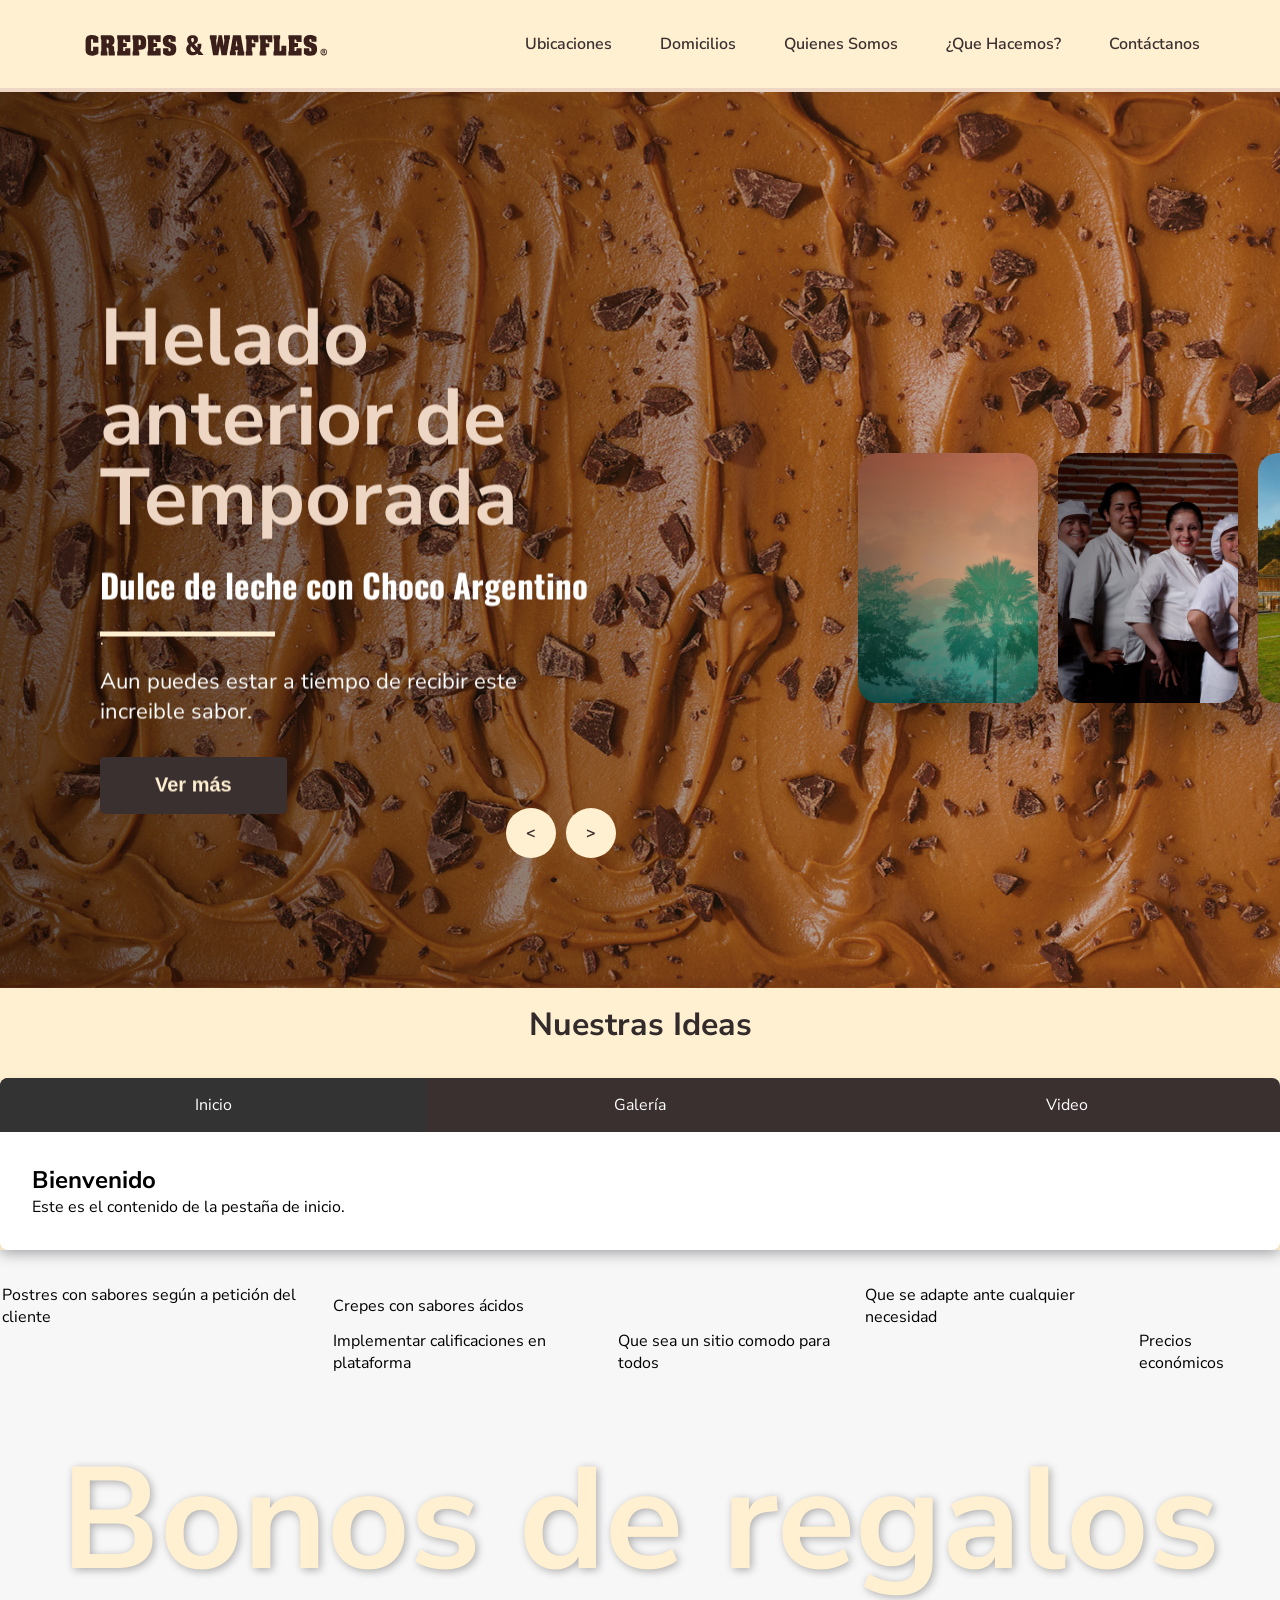
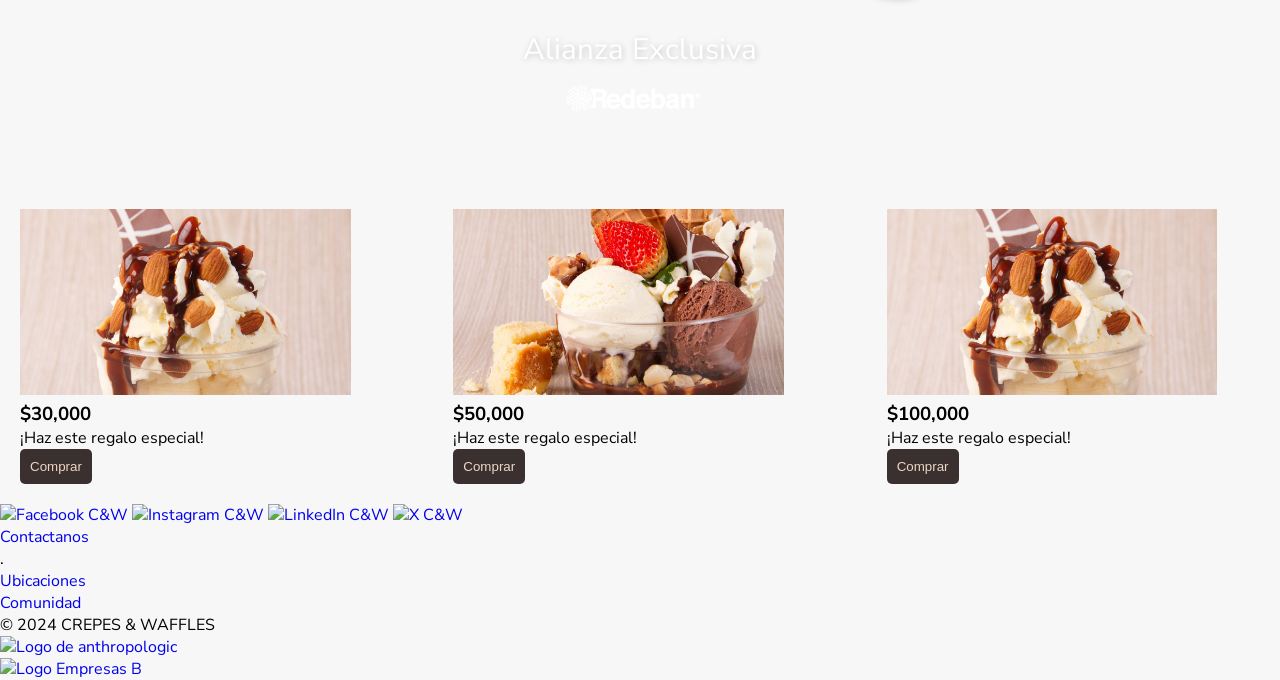
==== target/CREPS_WAFLLES/index.html @ 56df240e "first commit" ====
<!DOCTYPE html>
<html lang="es">
<head>
    <meta charset="UTF-8">
    <meta name="viewport" content="width=device-width, initial-scale=1.0">
    <title>Creps & Waffles</title>
    <!-- CSS -->
  <link rel="stylesheet" href="./css/main.css">
  <link rel="stylesheet" href="./css/waffle_section.css">
  <link rel="stylesheet" href="./css/footer.css"> 
  <link rel="stylesheet" href="https://cdnjs.cloudflare.com/ajax/libs/font-awesome/6.0.0-beta3/css/all.min.css">
    <link rel="stylesheet" href="CSS/INDEX_MENU.CSS">
    <link rel="preconnect" href="https://fonts.googleapis.com">
    <link rel="preconnect" href="https://fonts.gstatic.com" crossorigin>
    <link href="https://fonts.googleapis.com/css2?family=Nunito+Sans:ital,opsz,wght@0,6..12,200..1000;1,6..12,200..1000&display=swap" rel="stylesheet"> 
    <link href="https://fonts.googleapis.com/css2?family=Oswald:wght@200..700&display=swap" rel="stylesheet">
    <link rel="stylesheet" href="CSS/INDEX_SLIDER.CSS">
    <link rel="shortcut icon" href="/IMG/IMGS_HEADER/01_C&W_Logo_Moneda_Ag_2020.png" type="image/x-icon">
    <link rel="stylesheet" href="CSS/INDEX_TAB.CSS">
    <link rel="shortcut icon" href="/sites/default/files/favicon.ico" type="image/vnd.microsoft.icon">
    <link rel="stylesheet" href="CSS/INDEX_MAIN.css">
</head>
<body>
    <header class="header">
        <nav class="nav container">
           <div class="nav__data">
              <a href="#" class="nav__logo">
                <img src="IMG/IMGS_HEADER/logo.svg" alt="logo_empresa" width="250">
              </a>
              
              <div class="nav__toggle" id="nav-toggle">
                 <i class="ri-menu-line nav__burger"></i>
                 <i class="ri-close-line nav__close"></i>
              </div>
           </div>

           <!--=============== NAV MENU ===============-->
           <div class="nav__menu" id="nav-menu">
              <ul class="nav__list">
                 <li><a href="#" class="nav__link">Ubicaciones</a></li>

                 <li><a href="#" class="nav__link">Domicilios</a></li>

                 <li><a href="#" class="nav__link">Quienes Somos</a></li>

                 <li><a href="#" class="nav__link">¿Que Hacemos?</a></li>
                
                 <li><a href="#" class="nav__link">Contáctanos</a></li>
              </ul>
           </div>
        </nav>

        <div class="carousel">

            <div class="list">
    
    
                <div class="item" style="background-image: url(IMG/IMGS_HEADER/SINTEXTO\ Banner\ Antrho_0.jpg);">
                    
                    <div class="content">
                        <div class="title">Empresa B® Certificada</div>
                        <div class="name">Redefiniendo el significado del éxito</div>
                        <div class="separador">.</div>
                        <div class="des">Trabajamos por construir el futuro que soñamos.</div>
                        <div class="btn">
                            <button>Ver más</button>
                        </div>
                    </div>
    
                </div>
    
                <div class="item" style="background-image: url(IMG/IMGS_HEADER/BannerAnthro_1920x1080px-100\(1\).jpg);">
    
                    <div class="content">
                        <div class="title">Helado anterior de Temporada</div>
                        <div class="name">Dulce de leche con Choco Argentino</div>
                        <div class="separador">.</div>
                        <div class="des">Aun puedes estar a tiempo de recibir este increible sabor.</div>
                        <div class="btn">
                            <button>Ver más</button>
                        </div>
                    </div>
    
                </div>
    
                <div class="item" style="background-image: url(IMG/IMGS_HEADER/Banner-Antrho_Sintexto\ \(1\).jpg);">
                    
                    <div class="content">
                        <div class="title">SEMBRANDO ESPERANZA</div>
                        <div class="name">Un Arbol, Un menú</div>
                        <div class="separador">.</div>
                        <div class="des">102.302 árboles en el Bosque Seco Tropical de Colombia </div>
                        <div class="btn">
                            <button>Ver más</button>
                        </div>
                    </div>
    
                </div>
    
                <div class="item" style="background-image: url(IMG/IMGS_HEADER/bannertrabjanosotros.jpg);">
                    
                    <div class="content">
                        <div class="title">¡Trabaja con nosotros!</div>
                        <div class="name">Haz parte de nuestro equipo</div>
                        <div class="separador">.</div>
                        <div class="des">Aplica a las vacantes de nuestros puntos en Bogotá.</div>
                        <div class="btn">
                            <button>Ver más</button>
                        </div>
                    </div>
    
                </div>
    
                <div class="item" style="background-image: url(IMG/IMGS_HEADER/thumbnail_Banner_Antrho_La\ Leona_libre_0.jpg);">
                    
                    <div class="content">
                        <div class="title">La leona</div>
                        <div class="name">INSTITUCIÓN EDUCATIVA</div>
                        <div class="separador">.</div>
                        <div class="des">Somos la primera empresa de restaurantes en diseñar y construir un colegio público en Colombia</div>
                        <div class="btn">
                            <button>Ver más</button>
                        </div>
                    </div>
    
                </div>
    
                
                <div class="item" style="background-image: url(IMG/IMGS_HEADER/BannerAnthro_1920x1080px-100.jpg);">
                    
                    <div class="content">
                        <div class="title">Helado de Navidad</div>
                        <div class="name">Helado de Temporada</div>
                        <div class="separador">.</div>
                        <div class="des">Helado de vainilla, cerezas negras, almendras y especias con sabor a Navidad.</div>
                        <div class="btn">
                            <button>Ver más</button>
                        </div>
                    </div>
    
                </div>
    
            </div>
    
            <!--next prev button-->
            <div class="arrows">
                <button class="prev"><</button>
                <button class="next">></button>
            </div>
    
    
            <!-- time running -->
            <div class="timeRunning"></div>
    
        </div>

        <section class="ideas-section">
            <h1 class="ideas-title">Nuestras Ideas</h1>
            <i class="ri-arrow-down-s-line arrow-icon"></i>
         </section>

         <div class="tabs-container">
            <!-- Navegación de Tabs -->
            <ul class="tabs-nav">
              <li class="tab-link active" data-tab="tab-1">Inicio</li>
              <li class="tab-link" data-tab="tab-2">Galería</li>
              <li class="tab-link" data-tab="tab-3">Video</li>
            </ul>
        
            <!-- Contenido de Tabs -->
            <div id="tab-1" class="tab-content active">
              <h2>Bienvenido</h2>
              <p>Este es el contenido de la pestaña de inicio.</p>
            </div>
        
            <div id="tab-2" class="tab-content">
              <h2>Galería</h2>
              <p>Aquí puedes ver imágenes y más contenido.</p>
            </div>
        
            <div id="tab-3" class="tab-content">
              <h2>Video</h2>
              <!-- Video -->
              <div class="video-container">
                <video controls>
                  <source src="VIDEO/VIDEO_HEADER/Crepes & Waffles.mp4" type="video/mp4">
                  Tu navegador no soporta el elemento de video.
                </video>
              </div>
            </div>
          </div>
     </header>

    <main class="main">
        <!-- Waffle section -->
        <div class="waffle-section-container">
          <div class="waffle-section">
            <div class="table-waffle">
              <table>
                <tr>
                  <td>
                    <div>
                      <span>Postres con sabores según a petición del cliente</span>
                    </div>
                  </td>
                  <td>
                    <div>
                      <span>Crepes con sabores ácidos</span>
                    </div>
                  </td>
                  <td>
                    <!-- <div>
                      <span>ITEM</span>
                    </div> -->
                  </td>
                  <td>
                    <div>
                      <span>Que se adapte ante cualquier necesidad</span>
                    </div>
                  </td>
                  <td>
                    <!-- <div>
                      <span>ITEM</span>
                    </div> -->
                  </td>
                </tr>
                <tr>
                  <td>
                    <!-- <div>
                      <span>ITEM</span>
                    </div> -->
                  </td>
                  <td>
                    <div>
                      <span>Implementar calificaciones en plataforma</span>
                    </div>
                  </td>
                  <td>
                    <div>
                      <span>Que sea un sitio comodo para todos</span>
                    </div>
                  </td>
                  <td>
                    <!-- <div>
                      <span>ITEM</span>
                    </div> -->
                  </td>
                  <td>
                    <div>
                      <span>Precios económicos</span>
                    </div>
                  </td>
                </tr>
              </table>
            </div>
          </div>
        </div>
        <!-- End Waffle section -->

        <main>
          <section id="bonos-regalo" class="bonos-regalo-section">
              <div class="bonos-content">
                  <h1>Bonos de regalos</h1>
                  <p class="alianza-text">Alianza Exclusiva</p>
                  <img class="redeban-logo" src="IMG/IMGS_MAIN/Captura_de_pantalla_2024-11-18_142052-removebg-preview.png" alt="Redeban Logo" >
              </div>
          </section>
  
      <section class="cards-container">
          <!-- Tarjeta 1 -->
          <div class="card" id="card1">
              <div class="circle-image">
                  <img src="IMG/IMGS_MAIN/heladom3.jpeg" alt="Helado" width="50px">
              </div>
              <h3>$30,000</h3>
              <p>¡Haz este regalo especial!</p>
              <button class="comprar" onclick="showCustomizationScreen(1)">Comprar</button>
          </div>
          <!-- Tarjeta 2 -->
          <div class="card" id="card2">
              <div class="circle-image">
                  <img src="IMG/IMGS_MAIN/heladom2.jpeg" alt="Helado">
              </div>
              <h3>$50,000</h3>
              <p>¡Haz este regalo especial!</p>
              <button class="comprar" onclick="showCustomizationScreen(2)">Comprar</button>
          </div>
          <!-- Tarjeta 3 -->
          <div class="card" id="card3">
              <div class="circle-image">
                  <img src="IMG/IMGS_MAIN/heladom3.jpeg" alt="Helado">
              </div>
              <h3>$100,000</h3>
              <p>¡Haz este regalo especial!</p>
              <button class="comprar" onclick="showCustomizationScreen(3)">Comprar</button>
          </div>
      </section>
      
      <!-- Pantalla de Selección de Frutas -->
        <!-- Pantalla de Selección de Frutas -->
    <section id="fruit-selection-screen" style="display: none;">
      <div class="card-large">
          <h2>Personaliza tu tarjeta</h2>
          <div class="customization-container">
              <!-- Opciones de frutas a la izquierda -->
              <div class="fruits-grid">
                  <img class="fruit" data-fruit="mango" src="IMG/IMGS_MAIN/mango.jpg" alt="mango">
                  <img class="fruit" data-fruit="fresa" src="IMG/IMGS_MAIN/fresas.jpg" alt="Fresa">
                  <img class="fruit" data-fruit="uva" src="IMG/IMGS_MAIN/uva.jpeg" alt="Uva">
                  <img class="fruit" data-fruit="pera" src="IMG/IMGS_MAIN/pera.jpeg" alt="Pera">
                  <img class="fruit" data-fruit="kiwi" src="IMG/IMGS_MAIN/kiwi.jpeg" alt="kiwi">
                  <img class="fruit" data-fruit="manzana" src="IMG/IMGS_MAIN/manzna.jpeg" alt="manzana">
              </div>
              <!-- Vista previa a la derecha -->
              <div class="card-preview">
                  <h3>Vista previa de tu tarjeta</h3>
                  <img id="card-background" src="IMG/IMGS_MAIN/imagen previa.png" alt="Tarjeta personalizada">
              </div>
          </div>
          <!-- Formulario debajo de ambas -->
          <div class="card-preview">
              <h3><i class="fas fa-gift"></i> Completa los detalles de tu compra</h3>
              <form id="purchaseDetails">
                  <div class="form-group">
                      <label for="from"><i class="fas fa-user"></i> De:</label>
                      <input type="text" id="from" placeholder="Tu nombre" required>
                  </div>
                  <div class="form-group">
                      <label for="to"><i class="fas fa-user-friends"></i> Para:</label>
                      <input type="text" id="to" placeholder="Nombre del destinatario" required>
                  </div>
                  <div class="form-group">
                      <label for="email"><i class="fas fa-envelope"></i> Email:</label>
                      <input type="email" id="email" placeholder="Correo electrónico del destinatario" required>
                  </div>
                  <div class="form-group">
                      <label for="message"><i class="fas fa-comment"></i> Mensaje:</label>
                      <textarea id="message" placeholder="Escribe tu mensaje" required></textarea>
                  </div>
                  <button type="submit" id="purchaseButton" class="update-button"><i class="fas fa-check-circle"></i> Finalizar Compra</button>
              </form>
          </div>
      </div>
      <button id="more-options" onclick="showCustomizationScreen()">Más opciones</button>
      <p id="successMessage" style="display:none;">¡Has generado tu compra exitosamente!</p>
  </section>
      </main>
         <!-- Footer section -->
  <footer class="footer-section">
    <!-- Redes sociales -->
    <div class="red-social-box">
      <a class="img-box" href="https://www.facebook.com/CrepesyWafflesOficial" target="_blank">
        <img src="./img/IMGS_FOOTER/Facebook C&W.svg" alt="Facebook C&W">
      </a>
      <a class="img-box" href="https://www.instagram.com/crepesywaffles/?hl=es-la" target="_blank">
        <img src="./img/IMGS_FOOTER//Instatgram C&W.svg" alt="Instagram C&W">
      </a>
      <a class="img-box" href="https://www.linkedin.com/company/crepes-y-waffles" target="_blank">
        <img src="./img/IMGS_FOOTER//LinkedIn C&W.svg" alt="LinkedIn C&W">
      </a>
      <a class="img-box" href="https://x.com/CrepesWafflesCo" target="_blank">
        <img src="./img/IMGS_FOOTER//X C&W.svg" alt="X C&W">
      </a>
    </div>
    <!-- End Redes sociales -->

    <!-- Links -->
    <div class="links-box">
      <ul>
        <li><a href="#" target="_blank">Contactanos</a></li> 
        .
        <li><a href="https://domicilios.crepesywaffles.com/ubicaciones/" target="_blank">Ubicaciones</a></li>
        <li><a href="#" target="_blank">Comunidad</a></li>
      </ul>
    </div>
    <!-- End Links -->

    <!-- Marca y otros -->
    <div class="trend-box">
      <ul>
        <li>&copy; 2024 CREPES & WAFFLES</li>
        <li>
          <a href="www.anthropologic.co" target="_blank">
            <img src="./img/IMGS_FOOTER//Logo_anthropologic.png" alt="Logo de anthropologic">
          </a>
        </li>
      </ul>
    </div>
    <!-- End Marca y otros -->

    <!-- Empresas B -->
    <div class="b-logo-box">
      <a class="img-box" href="https://www.sistemab.org/" target="_blank">
        <img src="./img/IMGS_FOOTER/Logo_Empresas_B.png" alt="Logo Empresas B">
      </a>
    </div>
    <!-- End Empresas B -->
    </footer>
    <script src="JS/Header.js"></script>
    <script src="JS/intracciones.js"></script>
</body>
</html>
---- target/CREPS_WAFLLES/CSS/INDEX_MENU.CSS ----
/*=============== GOOGLE FONTS ===============*/
@import url("https://fonts.googleapis.com/css2?family=Montserrat:wght@400;600&display=swap");

/*=============== VARIABLES CSS ===============*/
:root {
  --header-height: 3.5rem;

  /*========== Colors ==========*/
  /*Color mode HSL(hue, saturation, lightness)*/
  --black-color: #FFF0D1;
  --black-color-light: #eed6c4;
  --black-color-lighten: #eed6c4;
  --white-color: #3B3030;
  --body-color: hsl(220, 100%, 97%);

  /*========== Font and typography ==========*/
  /*.5rem = 8px | 1rem = 16px ...*/
  --body-font: "Nunito Sans", sans-serif;;
  --normal-font-size: .938rem;

  /*========== Font weight ==========*/
  --font-regular: 400;
  --font-semi-bold: 600;

  /*========== z index ==========*/
  --z-tooltip: 10;
  --z-fixed: 100;
}

/*========== Responsive typography ==========*/
@media screen and (min-width: 1024px) {
  :root {
    --normal-font-size: 1rem;
  }
}

/*=============== BASE ===============*/
* {
  box-sizing: border-box;
  padding: 0;
  margin: 0;
}

body {
  font-family: var(--body-font);
  font-size: var(--normal-font-size);
  background-color: var(--body-color);
}

ul {
  list-style: none;
  /* Color highlighting when pressed on mobile devices */
  /*-webkit-tap-highlight-color: transparent;*/
}

a {
  text-decoration: none;
}

/*=============== REUSABLE CSS CLASSES ===============*/
.container {
  max-width: 1120px;
  margin-inline: 1.5rem;
}

/*=============== HEADER ===============*/
.header {
  top: 0;
  left: 0;
  width: 100%;
  background-color: var(--black-color);
  box-shadow: 0 2px 16px hsla(220, 32%, 8%, .3);
  position: relative; /* Alternativa a fixed */
  top: 0;
   z-index: 1000;
  }
  
  
/*=============== NAV ===============*/
.nav {
  height: var(--header-height);
}

.nav__logo, 
.nav__burger, 
.nav__close {
  color: var(--white-color);
}

.nav__data {
  height: 100%;
  display: flex;
  justify-content: space-between;
  align-items: center;
}

.nav__logo {
  display: inline-flex;
  align-items: center;
  column-gap: .25rem;
  font-weight: var(--font-semi-bold);
  /* Color highlighting when pressed on mobile devices */
  /*-webkit-tap-highlight-color: transparent;*/
}

.nav__logo i {
  font-weight: initial;
  font-size: 1.25rem;
}

.nav__toggle {
  position: relative;
  width: 32px;
  height: 32px;
}

.nav__burger, 
.nav__close {
  position: absolute;
  width: max-content;
  height: max-content;
  inset: 0;
  margin: auto;
  font-size: 1.25rem;
  cursor: pointer;
  transition: opacity .1s, transform .4s;
}

.nav__close {
  opacity: 0;
}

/* Navigation for mobile devices */
@media screen and (max-width: 1118px) {
  .nav__menu {
    position: absolute;
    left: 0;
    top: 2.5rem;
    width: 100%;
    height: calc(100vh - 3.5rem);
    overflow: auto;
    pointer-events: none;
    opacity: 0;
    transition: top .4s, opacity .3s;
  }
  .nav__menu::-webkit-scrollbar {
    width: 0;
  }
  .nav__list {
    background-color: var(--black-color);
    padding-top: 1rem;
  }
}

.nav__link {
  color: var(--white-color);
  background-color: var(--black-color);
  font-weight: var(--font-semi-bold);
  padding: 1.25rem 1.5rem;
  display: flex;
  justify-content: space-between;
  align-items: center;
  transition: background-color .3s;
}

.nav__link:hover {
  background-color: var(--black-color-light);
}

/* Show menu */
.show-menu {
  opacity: 1;
  top: 3.5rem;
  pointer-events: initial;
}

/* Show icon */
.show-icon .nav__burger {
  opacity: 0;
  transform: rotate(90deg);
}
.show-icon .nav__close {
  opacity: 1;
  transform: rotate(90deg);
}

/*=============== DROPDOWN ===============*/
.dropdown__item {
  cursor: pointer;
}

.dropdown__arrow {
  font-size: 1.25rem;
  font-weight: initial;
  transition: transform .4s;
}

.dropdown__link, 
.dropdown__sublink {
  padding: 1.25rem 1.25rem 1.25rem 2.5rem;
  color: var(--white-color);
  background-color: var(--black-color-light);
  display: flex;
  align-items: center;
  column-gap: .5rem;
  font-weight: var(--font-semi-bold);
  transition: background-color .3s;
}

.dropdown__link i, 
.dropdown__sublink i {
  font-size: 1.25rem;
  font-weight: initial;
}

.dropdown__link:hover, 
.dropdown__sublink:hover {
  background-color: var(--black-color);
}

.dropdown__menu, 
.dropdown__submenu {
  max-height: 0;
  overflow: hidden;
  transition: max-height .4s ease-out;
}

/* Show dropdown menu & submenu */
.dropdown__item:hover .dropdown__menu, 
.dropdown__subitem:hover > .dropdown__submenu {
  max-height: 1000px;
  transition: max-height .4s ease-in;
}

/* Rotate dropdown icon */
.dropdown__item:hover .dropdown__arrow {
  transform: rotate(180deg);
}

/*=============== DROPDOWN SUBMENU ===============*/
.dropdown__add {
  margin-left: auto;
}

.dropdown__sublink {
  background-color: var(--black-color-lighten);
}

/*=============== BREAKPOINTS ===============*/
/* For small devices */
@media screen and (max-width: 340px) {
  .container {
    margin-inline: 1rem;
  }

  .nav__link {
    padding-inline: 1rem;
  }
}

/* For large devices */
@media screen and (min-width: 1118px) {
  .container {
    margin-inline: auto;
  }

  .nav {
    height: calc(var(--header-height) + 2rem);
    display: flex;
    justify-content: space-between;
  }
  .nav__toggle {
    display: none;
  }
  .nav__list {
    height: 100%;
    display: flex;
    column-gap: 3rem;
  }
  .nav__link {
    height: 100%;
    padding: 0;
    justify-content: initial;
    column-gap: .25rem;
  }
  .nav__link:hover {
    background-color: transparent;
  }

  .dropdown__item, 
  .dropdown__subitem {
    position: relative;
  }

  .dropdown__menu, 
  .dropdown__submenu {
    max-height: initial;
    overflow: initial;
    position: absolute;
    left: 0;
    top: 6rem;
    opacity: 0;
    pointer-events: none;
    transition: opacity .3s, top .3s;
  }

  .dropdown__link, 
  .dropdown__sublink {
    padding-inline: 1rem 3.5rem;
  }

  .dropdown__subitem .dropdown__link {
    padding-inline: 1rem;
  }

  .dropdown__submenu {
    position: absolute;
    left: 100%;
    top: .5rem;
  }

  /* Show dropdown menu */
  .dropdown__item:hover .dropdown__menu {
    opacity: 1;
    top: 5.5rem;
    pointer-events: initial;
    transition: top .3s;
  }

  /* Show dropdown submenu */
  .dropdown__subitem:hover > .dropdown__submenu {
    opacity: 1;
    top: 0;
    pointer-events: initial;
    transition: top .3s;
  }
}
---- target/CREPS_WAFLLES/CSS/INDEX_SLIDER.CSS ----
@import url("https://fonts.googleapis.com/css2?family=Montserrat:wght@400;600&display=swap");


body {
    position: static; /* Elimina cualquier restricción */
    overflow-y: auto; /* Habilita el scroll vertical */
  }
  
/* carousel */

.carousel{
    width: auto;
    height: 100vh;
    overflow: hidden;
    position: relative;
}

.carousel .list .item{
    width: 180px;
    height: 250px;
    position: absolute;
    top: 60%;
    transform: translateY(-70%);
    left: 70%;
    border-radius: 20px;
    box-shadow: 0 25px 50px rgba(0, 0, 0, 0.3);
    background-position: 50% 50%;
    background-size: cover;
    z-index: 100;
    transition: 1s;
}

.carousel .list .item:nth-child(1),
.carousel .list .item:nth-child(2){
    top: 0;
    left: 0;
    transform: translate(0, 0);
    border-radius: 0;
    width: 100%;
    height: 100%;
}

.carousel .list .item:nth-child(3){
    left: 67%;
}

.carousel .list .item:nth-child(4){
    left: calc(67% + 200px);
}

.carousel .list .item:nth-child(5){
    left: calc(67% + 400px);
}

.carousel .list .item:nth-child(6){
    left: calc(67% + 600px);
}

.carousel .list .item:nth-child(n+7){
    left: calc(67% + 800px);
    opacity: 0;
}





.list .item .content{
    position: absolute;
    top: 52%;
    left: 100px;
    transform: translateY(-50%);
    width: 500px;
    text-align: left;
    color: #fff;
    display: none;
}

.list .item:nth-child(2) .content{
    display: block;
}

.content .title{
    font-size: 80px;
    color: #eed6c4;
    font-weight: bold;
    line-height: 1;
    margin: 30px 0px 30px 0px;
    opacity: 0;
    animation: animate 1s ease-in-out 0.3s 1 forwards;
}

.content .separador{

    width: 35%;
    height: 5px;
    margin: 30px 0px 30px 0px;
    background-color: #FFF0D1;
    line-height: 1;

    opacity: 0;
    animation: animate 1s ease-in-out 0.3s 1 forwards;
}

.content .name{
    font-size: 33px;
    font-weight: bold;
    line-height: 1;
    margin: 30px 0px 30px 0px;
    font-family: "Oswald", system-ui;
    opacity: 0;
    animation: animate 1s ease-in-out 0.6s 1 forwards;
}

.content .des{
    margin-top: 10px;
    margin-bottom: 20px;
    font-size: 22px;
    margin-left: 5px;
    margin: 30px 0px 30px 0px;
    opacity: 0;
    animation: animate 1s ease-in-out 0.9s 1 forwards;
}

.content .btn{
    margin-left: 5px;
    margin: 30px 0px 30px 0px;
    opacity: 0;
    animation: animate 1s ease-in-out 1.2s 1 forwards;
}

.content .btn button{
    padding:17px 55px;
    border: none;
    border-radius: 5%;
    background-color: #3B3030;
    cursor: pointer;
    font-size: 20px;
    color: #FFF0D1;
    font-weight: bold
}

.content .btn button:nth-child(1){
    margin-right: 15px;
}

.content .btn button:nth-child(2){
    background: transparent;
    color: #14ff72cb;
    border: 2px solid #fff;
    transition: 0.3s;
}

.content .btn button:nth-child(2):hover{
    background-color: #eed6c4;
    color: #fff;
    border-color: #eed6c4;
}


@keyframes animate {
    
    from{
        opacity: 0;
        transform: translate(0, 100px);
        filter: blur(33px);
    }

    to{
        opacity: 1;
        transform: translate(0);
        filter: blur(0);
    }
}

/* Carousel */






/* next prev arrows */

.arrows{
    position: absolute;
    top: 80%;
    right: 37%;
    z-index: 100;
    width: 300px;
    max-width: 30%;
    display: flex;
    gap: 10px;
    align-items: center;
}

.arrows button{
    width: 50px;
    height: 50px;
    border-radius: 50%;
    background-color: #FFF0D1;
    color: #3B3030;
    border: none;
    outline: none;
    font-size: 16px;
    font-family: "Nunito Sans", sans-serif;
    font-weight: bold;
    transition: .5s;
    cursor: pointer;
}

.arrows button:hover{
    background: #3B3030;
    color: #eed6c4;
}


/* time running */
.carousel .timeRunning{
    position: absolute;
    z-index: 1000;
    width: 0%;
    height: 4px;
    background-color: #eed6c4;
    left: 0;
    top: 0;
    animation: runningTime 7s linear 1 forwards;
}

@keyframes runningTime {
    
    from{width: 0%;}
    to{width: 100%;}

}



/* Responsive Design */

@media screen and (max-width: 999px){
    
    
    .list .item .content{
        left: 10px;
    }

    .content .title, .content .name{
        font-size: 70px;
    }

    .content .des{
        font-size: 16px;
    }

}

@media screen and (max-width: 690px){
    header nav a{
        font-size: 14px;
        margin-right: 0;
    }

    .carousel .list .item{
        top: 82%;
    }
    .arrows{
        top: 80%;
    right: 65%;
    }
    .list .item .content{
        width: auto;
        top: 40%;
    }

    .content .title, .content .name{
        font-size: 45px;
    }

    .content .btn button{
        padding: 10px 15px;
        font-size: 14px;
    }
    .nav__logo {
        position: fixed;
        top: 1rem;
        left: 1rem;
        z-index: 2500;
      }
      
      .nav__toggle {
        position: fixed;
        top: 1rem;
        right: 1rem;
        z-index: 3000;
        width: 32px;
        height: 32px;
        cursor: pointer;
      }
      
      .nav__burger,
      .nav__close {
        position: absolute;
        width: 100%;
        height: 100%;
        display: flex;
        align-items: center;
        justify-content: center;
        font-size: 1.5rem;
      }
      
      .nav__burger {
        opacity: 1;
        transform: rotate(0);
        transition: opacity 0.3s ease, transform 0.3s ease;
      }
      
      .nav__close {
        opacity: 0;
        transform: rotate(90deg);
        transition: opacity 0.3s ease, transform 0.3s ease;
      }
      
      .show-icon .nav__burger {
        opacity: 0;
        transform: rotate(90deg);
      }
      
      .show-icon .nav__close {
        opacity: 1;
        transform: rotate(0);
      }
      .nav__list {
        padding-top: 3rem; /* Ajusta el espacio superior según lo necesario */
      }
      
      #nav-menu {
        position: fixed;
        top: 0;
        left: 0;
        width: 100%;
        height: 100vh;
        background-color: var(--black-color);
        z-index: 2000;
        opacity: 0;
        pointer-events: none;
        transition: opacity 0.3s ease-in-out;
      }
      
      #nav-menu.show-menu {
        opacity: 1;
        pointer-events: auto;
      }
      
      
}

.ideas-section {
    text-align: center;
    color: #332b2b; /* Color de texto similar al de la imagen */
 }
 
 .ideas-title {
    margin: 15px 0px 15px 0px ;
    font-size: 2rem; /* Tamaño del texto */
    margin-bottom: 1rem;
 }
 
 .arrow-icon {
    font-size: 2rem; /* Tamaño de la flecha */
    color: #332b2b; /* Mismo color que el texto */
 }
---- target/CREPS_WAFLLES/CSS/INDEX_TAB.CSS ----
@import url("https://fonts.googleapis.com/css2?family=Montserrat:wght@400;600&display=swap");

/* Estilo General */
  
  .tabs-container {
    max-width: 100%;
    margin: 2rem auto;
    background: #fff;
    border-radius: 8px;
    overflow: hidden;
    box-shadow: 0 4px 10px rgba(0, 0, 0, 0.1);
  }
  
  /* Navegación de Tabs */
  .tabs-nav {
    display: flex;
    background: #3B3030;
    list-style: none;
    margin: 0;
    padding: 0;
  }
  
  .tabs-nav li {
    flex: 1;
    text-align: center;
    padding: 1rem;
    cursor: pointer;
    color: #fff;
    transition: background 0.3s;
  }
  
  .tabs-nav li:hover {
    background: #575757;
  }
  
  .tabs-nav .active {
    background: #333;
  }
  
  /* Contenido de Tabs */
  .tab-content {
    display: none;
    padding: 2rem;
  }
  
  .tab-content.active {
    display: block;
  }
  
  /* Video */
  .video-container {
    position: relative;
    padding-top: 56.25%; /* 16:9 Aspect Ratio */
    background-color: #000;
  }
  
  .video-container video {
    position: absolute;
    top: 0;
    left: 0;
    width: 100%;
    height: 100%;
  }
  
  /* Estilo Responsivo */
@media screen and (max-width: 768px) {
    .tabs-nav li {
      font-size: 0.875rem; /* Reduce el tamaño de la fuente en pantallas pequeñas */
      padding: 0.75rem;
    }
  
    .tab-content {
      padding: 1rem; /* Reduce los márgenes del contenido */
    }
  }
  
  @media screen and (max-width: 480px) {
    .tabs-container {
      margin: 1rem; /* Reduce el margen en pantallas pequeñas */
    }
  
    .tabs-nav {
      flex-direction: column; /* Cambia a diseño vertical en pantallas muy pequeñas */
    }
  
    .tabs-nav li {
      text-align: left; /* Alinea el texto a la izquierda */
      padding: 0.5rem 1rem;
    }
  }
---- target/CREPS_WAFLLES/CSS/INDEX_MAIN.css ----
/*=============== GOOGLE FONTS ===============*/
@import url("https://fonts.googleapis.com/css2?family=Montserrat:wght@400;600&display=swap");

body {
    font-family: "Nunito Sans", sans-serif;
    background-color: #f7f7f7;
    margin: 0;
    padding: 0;
}


/* Sección de Bonos de Regalo */
.bonos-regalo-section {
    margin-top: 2%;
    position: relative;
    width: 100%;
    height: auto; /* Ajusta según el tamaño deseado */
    background: url('/IMG/IMGS_MAIN/imagen.png') no-repeat center center/cover; /* Imagen de fondo de los bonos */
    display: flex;
    align-items: center;
    justify-content: center;
    text-align: center;
    padding: 20px;
}

.bonos-content {
    color: #3B3030; /* Color marrón oscuro similar al de la imagen */
}

.bonos-content h1 {
    font-size: 9rem; /* Tamaño de fuente grande para destacar */
    font-weight: bold;
    text-shadow: 2px 2px 8px rgba(0, 0, 0, 0.3); /* Sombra para dar profundidad */
    margin-bottom: 10px;
    color: #FFF0D1;
}

.alianza-text {
    font-size: 1.85rem; /* Tamaño más pequeño para destacar "Alianza Exclusiva" */
    font-weight: 400;
    color: #fff;
    text-shadow: 1px 1px 6px rgba(0, 0, 0, 0.2); /* Sombra para visibilidad sobre el fondo */
}

.redeban-logo {
    margin-top: 10px;
    width: 180px; /* Ajusta el tamaño del logo según el diseño */
    filter: brightness(0) invert(1); /* Opcional: para que el logo destaque en un fondo claro */
}


.cards-container {
    display: flex;
    justify-content: center;
    gap: 20px;
    margin: 20px;
    width: 100%;
    margin-top: 5%;
}

/* Ajustar el contenedor general */
.customization-container {
    display: flex;
    justify-content: space-between;
    gap: 20px;
    margin-bottom: 20px;
}

/* Opciones de frutas a la izquierda */
.fruits-grid {
    flex: 1;
    display: grid;
    grid-template-columns: repeat(auto-fit, minmax(100px, 1fr));
    gap: 20px;
    justify-content: start;
}

.fruits-grid img {
    width: 100px; /* Tamaño fijo y manejable */
    height: 100px; /* Mantener proporción cuadrada */
    border-radius: 50%;
    object-fit: cover; /* Ajuste para evitar deformaciones */
    cursor: pointer;
}

/* Vista previa a la derecha */
.card-preview {
    flex: 1;
    text-align: center;
}

.card-preview img {
    width: 100%; /* Ocupa todo el ancho del contenedor */
    max-width: 300px; /* Limitar tamaño máximo */
    margin: 0 auto;
    display: block;
    margin-bottom: 5%;
}

/* Estilo del formulario debajo de las opciones */
.form-group {
    margin-bottom: 1.5rem;
    display: flex;
    flex-direction: column;
}

.form-group label {
    margin-bottom: 0.5rem;
    font-weight: 500;
    color: #555;
    display: flex;
    align-items: center;
}

.form-group label i {
    margin-right: 8px;
}

.form-group input, .form-group textarea {
    padding: 0.75rem;
    border-radius: 5px;
    border: 1px solid #ccc;
    transition: border-color 0.3s;
    font-size: 1rem;
}

.form-group input:focus, .form-group textarea:focus {
    border-color: #007bff;
    outline: none;
}

/* Estilo del Botón */
.update-button {
    background-color: #28a745;
    color: #fff;
    padding: 0.75rem 1.5rem;
    border: none;
    border-radius: 5px;
    cursor: pointer;
    font-weight: bold;
    font-size: 1.2rem;
    width: 100%;
    transition: background-color 0.3s;
    display: flex;
    align-items: center;
    justify-content: center;
}

.update-button i {
    margin-right: 10px;
}

.update-button:hover {
    background-color: #218838;
}
.card-preview form {
    margin-top: 20px;
    text-align: left;
}

.card-preview input,
.card-preview textarea {
    width: 100%;
    padding: 10px;
    margin-bottom: 15px;
    border-radius: 5px;
    border: 1px solid #ccc;
}

.card img{
    width: 80%;
}

.card-preview button {
    background-color: #4CAF50;
    color: white;
    padding: 10px;
    border: none;
    border-radius: 5px;
    cursor: pointer;
    width: 100%;
}

.card-preview button:hover {
    background-color: #45a049;
}

/* Asegurarse de que el contenedor de personalización se vea bien */
.card-large {
    background-color: #fff;
    border: 1px solid #ccc;
    border-radius: 10px;
    padding: 20px;
    box-shadow: 0 4px 8px rgba(0, 0, 0, 0.1);
    position: relative;
    margin: 20px auto;
    max-width: 800px; /* Tamaño más grande para ajustarse mejor */
}

button {
    background-color: #3B3030;
    color: #eed6c4;
    padding: 10px;
    border: none;
    border-radius: 5px;
    cursor: pointer;
    border-color: #3B3030 10px;
}

button:hover {
    background-color: #FFF0D1;
    color: #3B3030;
}

#fruit-selection-screen {
    text-align: center;
    margin-top: 60px;
}

/* Ajustar la imagen de vista previa */
.card-preview img {
    width: 100%; /* Ocupa todo el ancho del contenedor */
    max-width: 400px; /* Limitar tamaño máximo */
    margin: 0 auto;
    display: block;
}

/* Estilo del formulario */
#purchase-form {
    background-color: #fff;
    border: 1px solid #ccc;
    border-radius: 10px;
    padding: 20px;
    max-width: 500px;
    margin: 20px auto;
    box-shadow: 0px 4px 8px rgba(0, 0, 0, 0.1);
}

#purchase-form input,
#purchase-form textarea {
    width: 100%; /* Ocupa todo el ancho del formulario */
    padding: 10px;
    margin-bottom: 15px;
    border-radius: 5px;
    border: 1px solid #ccc;
}

#purchase-form button {
    background-color: #4CAF50;
    color: white;
    padding: 10px;
    border: none;
    border-radius: 5px;
    cursor: pointer;
    width: 100%;
}

#purchase-form button:hover {
    background-color: #45a049;
}
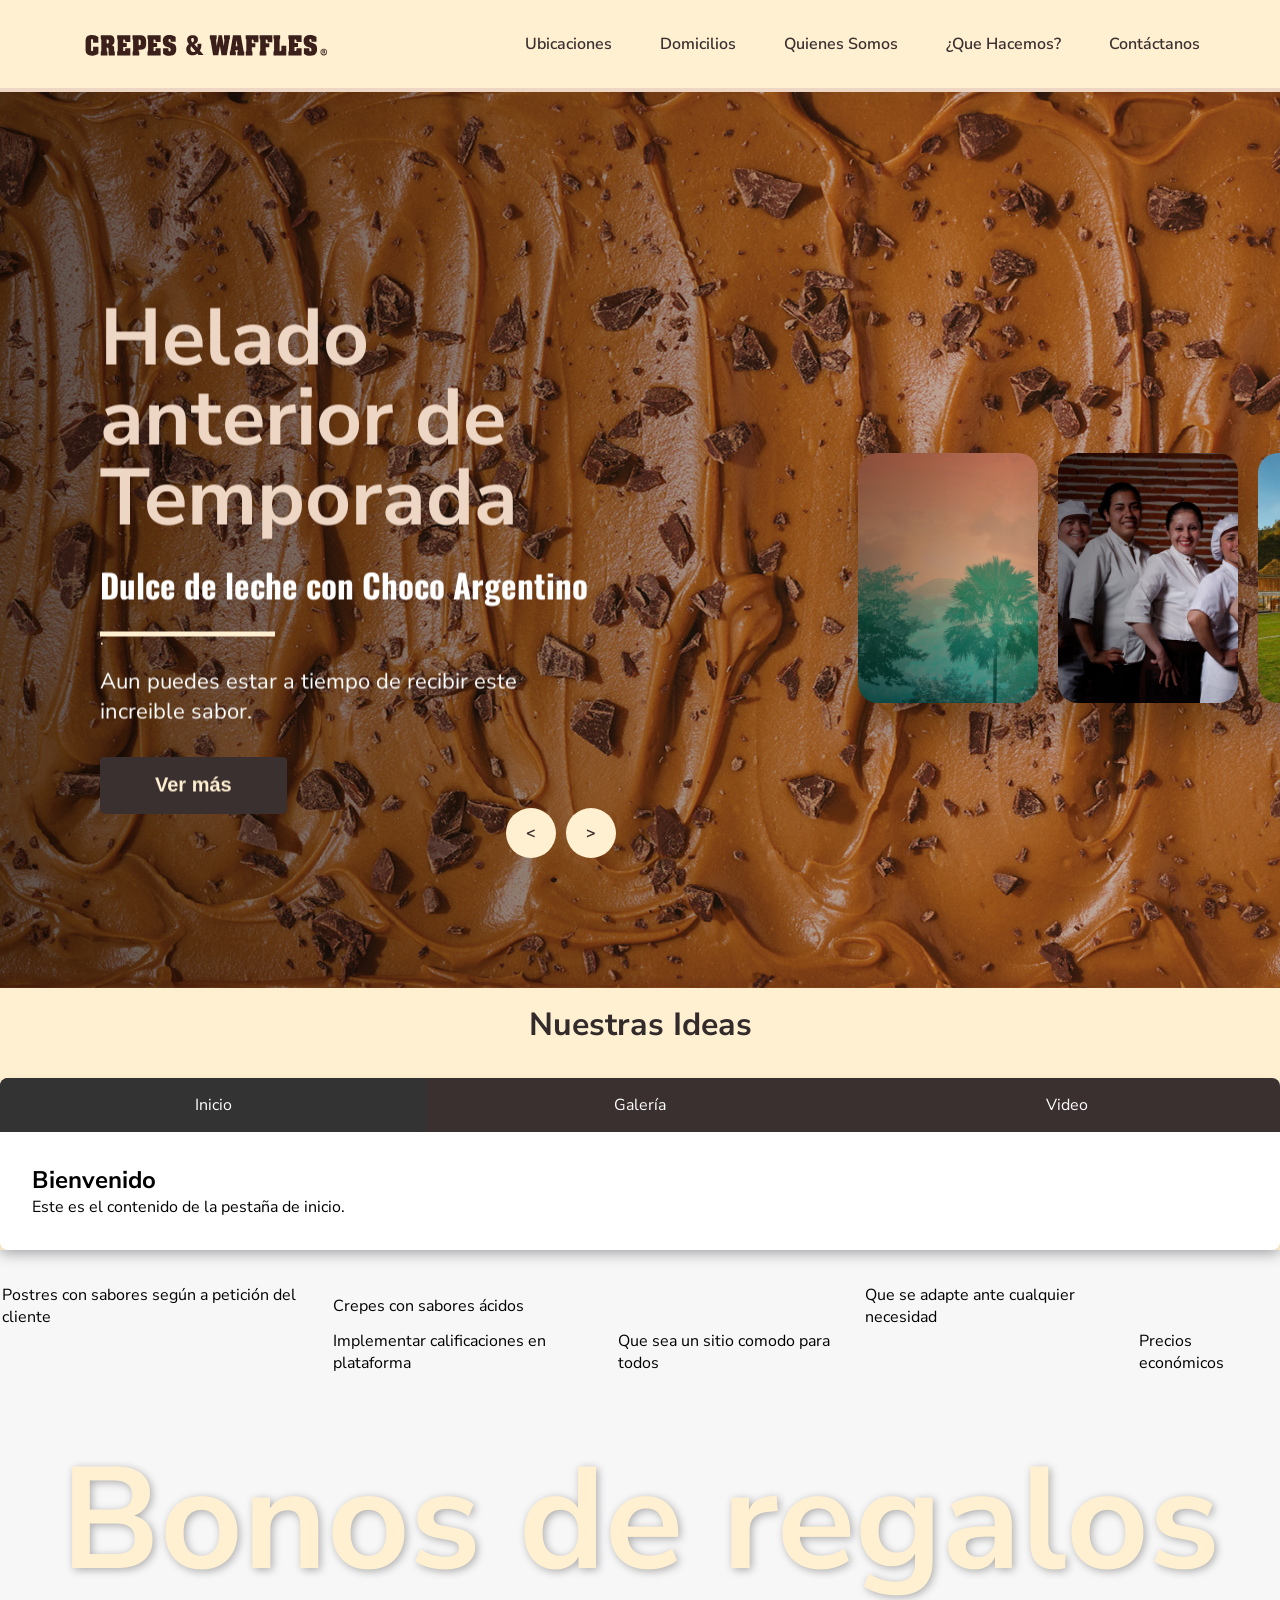
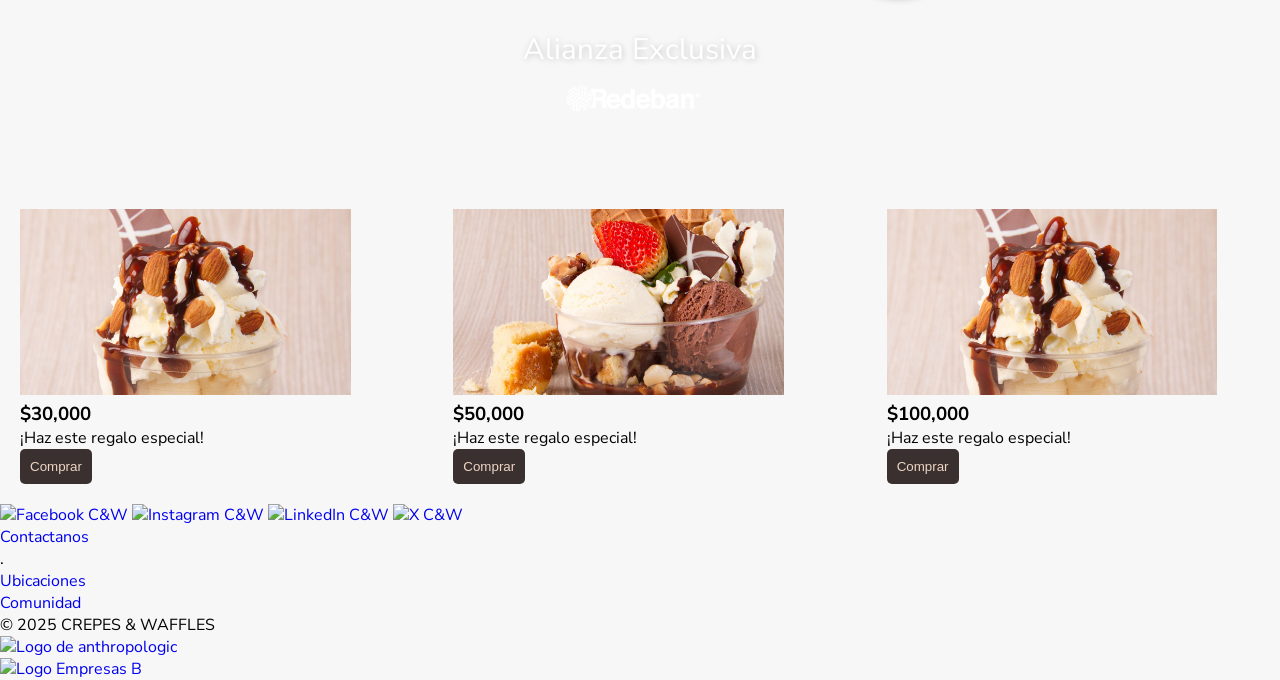
==== commit 48ee8172: "Merge pull request #1 from Camilo-a-g-d/desarrollo CAMBIOS 2025" ====
--- a/target/CREPS_WAFLLES/index.html
+++ b/target/CREPS_WAFLLES/index.html
@@ -378,7 +378,7 @@
     <!-- Marca y otros -->
     <div class="trend-box">
       <ul>
-        <li>&copy; 2024 CREPES & WAFFLES</li>
+        <li>&copy; 2025 CREPES & WAFFLES</li>
         <li>
           <a href="www.anthropologic.co" target="_blank">
             <img src="./img/IMGS_FOOTER//Logo_anthropologic.png" alt="Logo de anthropologic">
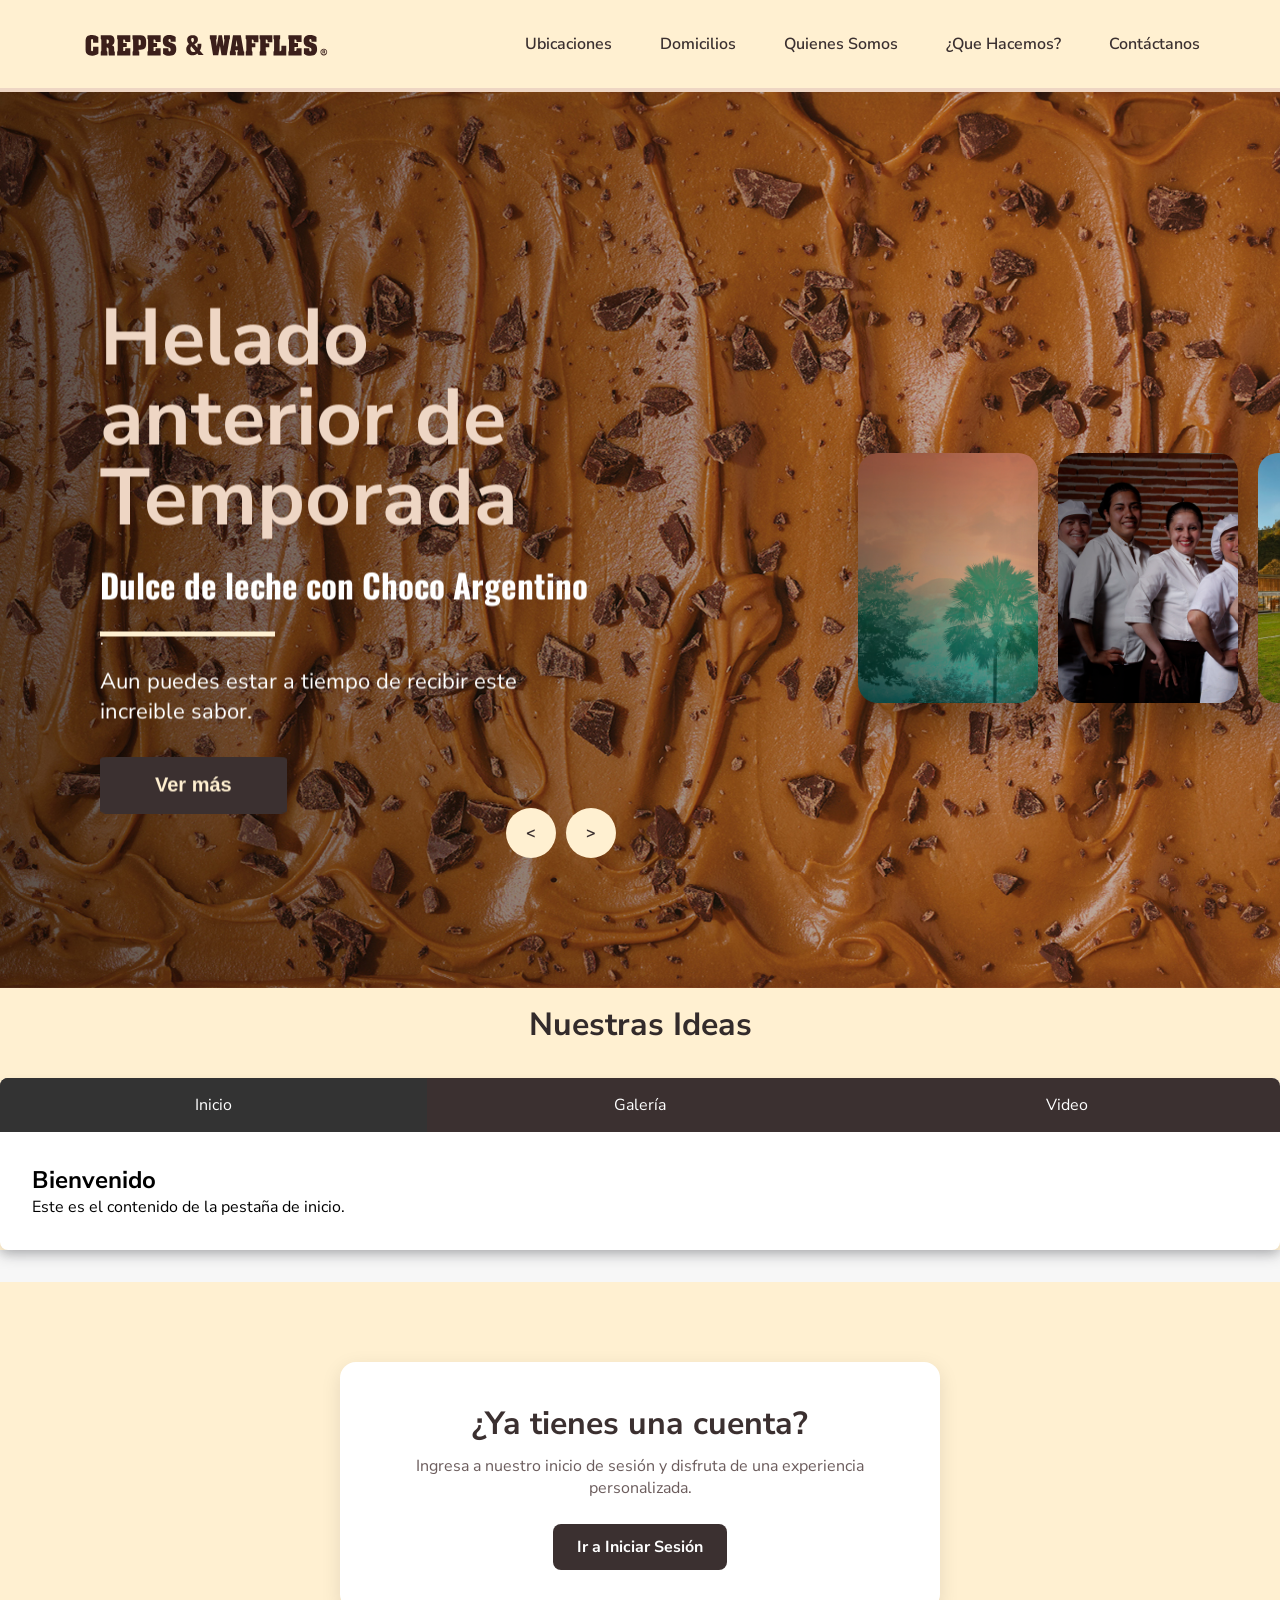
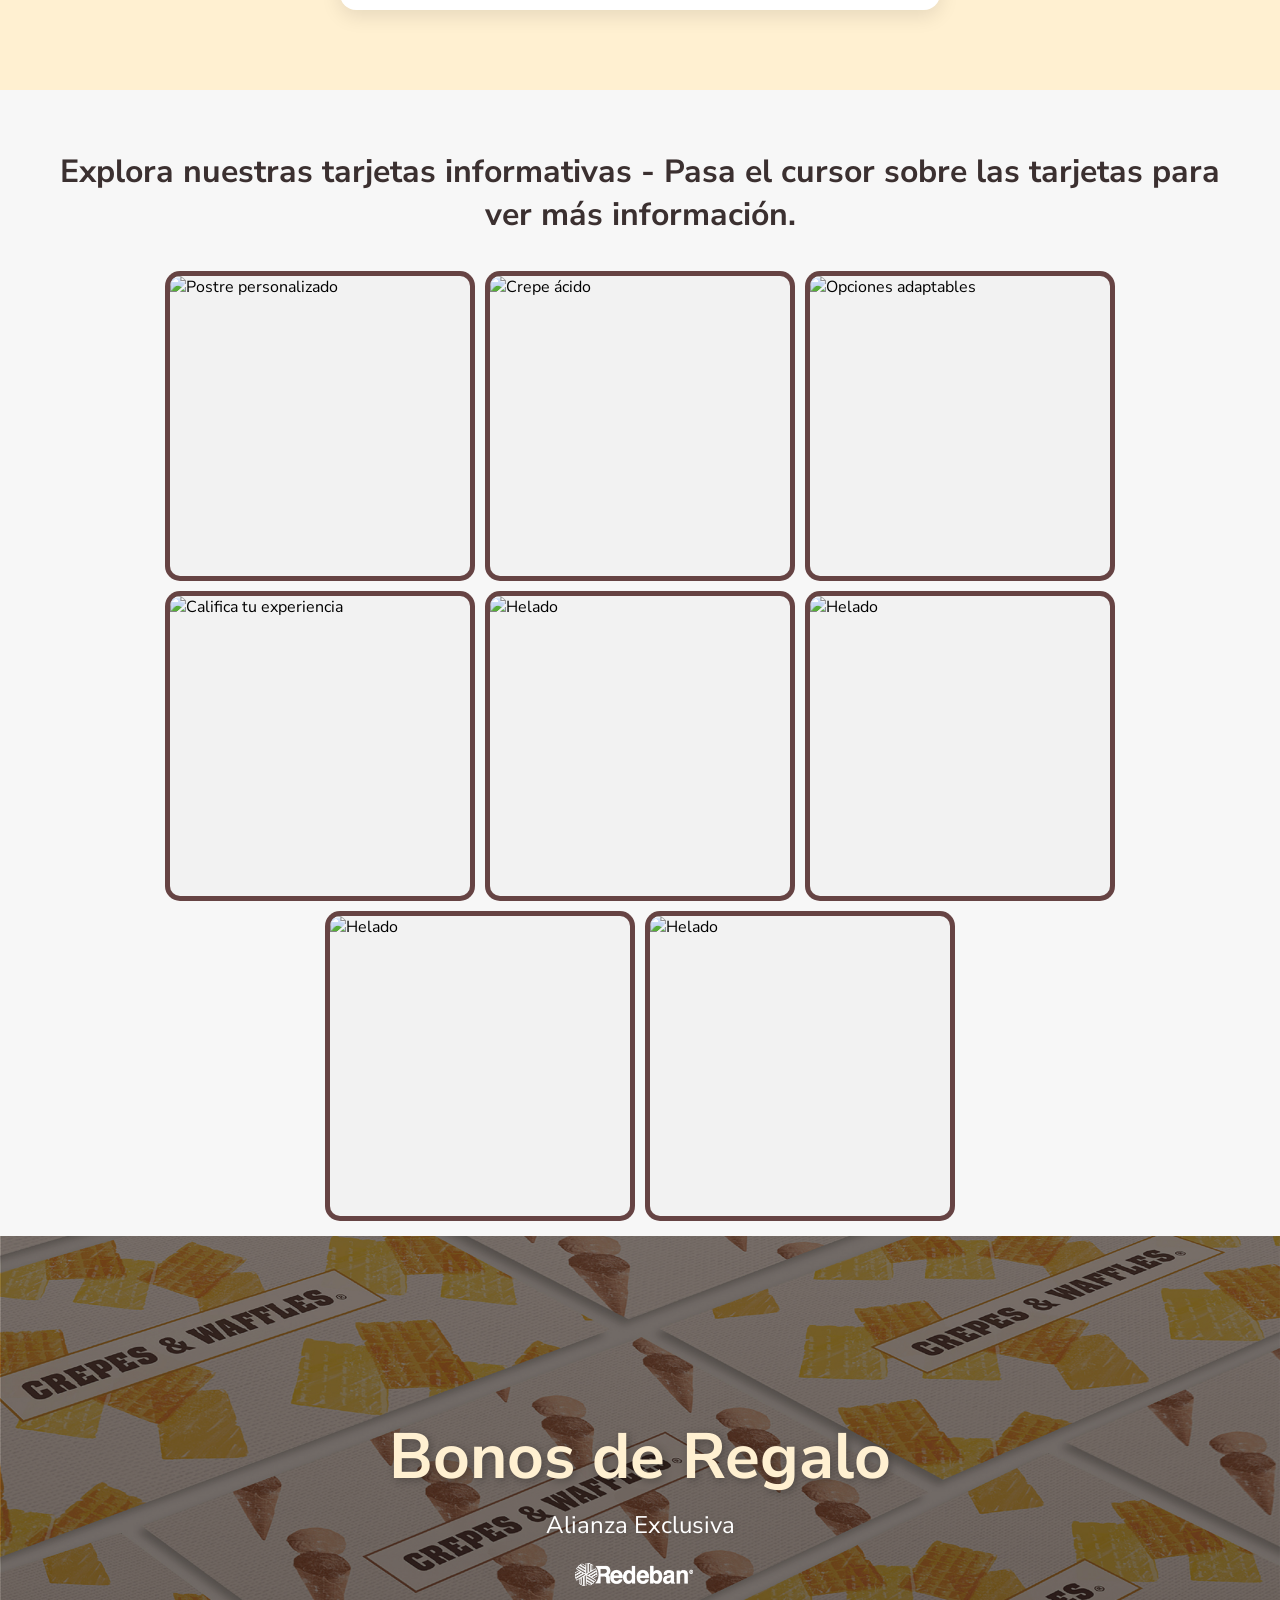
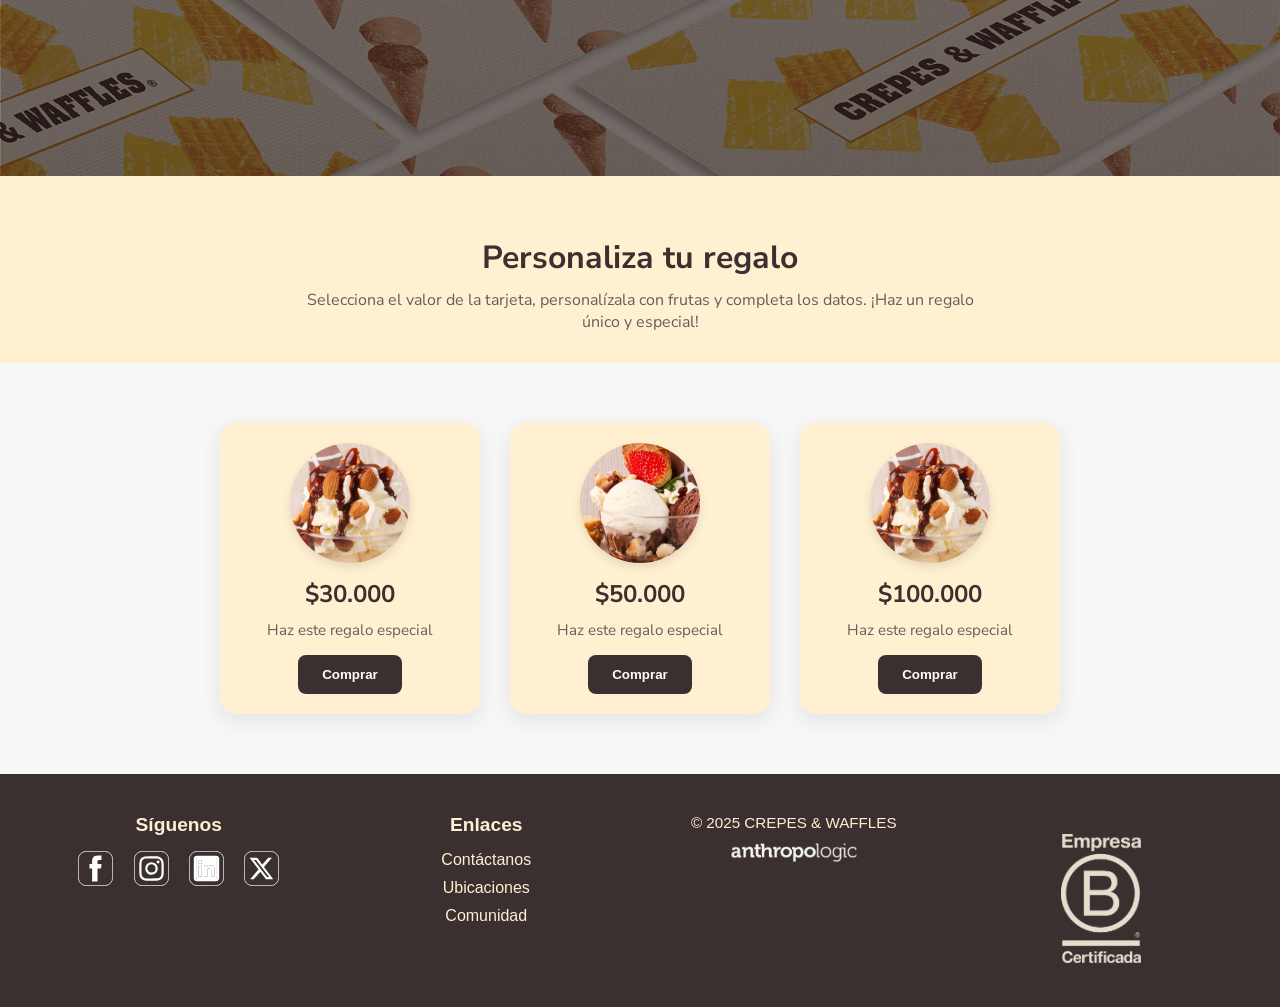
==== commit 26daa51e: "Agregar Login de la Pagina web, correcion en el home" ====
--- a/target/CREPS_WAFLLES/index.html
+++ b/target/CREPS_WAFLLES/index.html
@@ -1,13 +1,13 @@
 <!DOCTYPE html>
 <html lang="es">
-<head>
+
     <meta charset="UTF-8">
     <meta name="viewport" content="width=device-width, initial-scale=1.0">
     <title>Creps & Waffles</title>
     <!-- CSS -->
-  <link rel="stylesheet" href="./css/main.css">
-  <link rel="stylesheet" href="./css/waffle_section.css">
-  <link rel="stylesheet" href="./css/footer.css"> 
+  <link rel="stylesheet" href="CSS/MAIN.CSS">
+  <link rel="stylesheet" href="CSS/WAFFLE_SECTION.CSS">
+  <link rel="stylesheet" href="CSS/FOOTER.CSS"> 
   <link rel="stylesheet" href="https://cdnjs.cloudflare.com/ajax/libs/font-awesome/6.0.0-beta3/css/all.min.css">
     <link rel="stylesheet" href="CSS/INDEX_MENU.CSS">
     <link rel="preconnect" href="https://fonts.googleapis.com">
@@ -15,11 +15,11 @@
     <link href="https://fonts.googleapis.com/css2?family=Nunito+Sans:ital,opsz,wght@0,6..12,200..1000;1,6..12,200..1000&display=swap" rel="stylesheet"> 
     <link href="https://fonts.googleapis.com/css2?family=Oswald:wght@200..700&display=swap" rel="stylesheet">
     <link rel="stylesheet" href="CSS/INDEX_SLIDER.CSS">
-    <link rel="shortcut icon" href="/IMG/IMGS_HEADER/01_C&W_Logo_Moneda_Ag_2020.png" type="image/x-icon">
+    <link rel="shortcut icon" href="IMG/IMGS_HEADER/01_C&W_Logo_Moneda_Ag_2020.png" type="image/x-icon" width="100%">
     <link rel="stylesheet" href="CSS/INDEX_TAB.CSS">
     <link rel="shortcut icon" href="/sites/default/files/favicon.ico" type="image/vnd.microsoft.icon">
     <link rel="stylesheet" href="CSS/INDEX_MAIN.css">
-</head>
+
 <body>
     <header class="header">
         <nav class="nav container">
@@ -183,7 +183,7 @@
               <!-- Video -->
               <div class="video-container">
                 <video controls>
-                  <source src="VIDEO/VIDEO_HEADER/Crepes & Waffles.mp4" type="video/mp4">
+                  <source src="VIDEO/VIDEO_HEADER/Crepes & Waffles.mp4" type="VIDEO/mp4">
                   Tu navegador no soporta el elemento de video.
                 </video>
               </div>
@@ -192,210 +192,249 @@
      </header>
 
     <main class="main">
-        <!-- Waffle section -->
-        <div class="waffle-section-container">
-          <div class="waffle-section">
-            <div class="table-waffle">
-              <table>
-                <tr>
-                  <td>
-                    <div>
-                      <span>Postres con sabores según a petición del cliente</span>
-                    </div>
-                  </td>
-                  <td>
-                    <div>
-                      <span>Crepes con sabores ácidos</span>
-                    </div>
-                  </td>
-                  <td>
-                    <!-- <div>
-                      <span>ITEM</span>
-                    </div> -->
-                  </td>
-                  <td>
-                    <div>
-                      <span>Que se adapte ante cualquier necesidad</span>
-                    </div>
-                  </td>
-                  <td>
-                    <!-- <div>
-                      <span>ITEM</span>
-                    </div> -->
-                  </td>
-                </tr>
-                <tr>
-                  <td>
-                    <!-- <div>
-                      <span>ITEM</span>
-                    </div> -->
-                  </td>
-                  <td>
-                    <div>
-                      <span>Implementar calificaciones en plataforma</span>
-                    </div>
-                  </td>
-                  <td>
-                    <div>
-                      <span>Que sea un sitio comodo para todos</span>
-                    </div>
-                  </td>
-                  <td>
-                    <!-- <div>
-                      <span>ITEM</span>
-                    </div> -->
-                  </td>
-                  <td>
-                    <div>
-                      <span>Precios económicos</span>
-                    </div>
-                  </td>
-                </tr>
-              </table>
-            </div>
-          </div>
-        </div>
+        <!-- Ingresar -->
+        <section class="cta-login">
+        <div class="cta-content">
+          <h2>¿Ya tienes una cuenta?</h2>
+          <p>Ingresa a nuestro inicio de sesión y disfruta de una experiencia personalizada.</p>
+          <a href="PAGES/PAGES_LOGIN/login.html" class="cta-button">Ir a Iniciar Sesión</a>
+        </div>
+        </section>
+
+        <!-- Tarjetas -->
+        <div class="cards-container_info">
+    <h1 class="explorer-title">
+      Explora nuestras tarjetas informativas - Pasa el cursor sobre las tarjetas para ver más información.
+    </h1>
+
+    <section class="card_info">
+      <img src="IMG/IMGS_MAIN/cupkake.png" alt="Postre personalizado">
+      <div class="card__content">
+        <p class="card__title">Postres a tu Gusto</p>
+        <p class="card__description">
+          Elige los sabores y combinaciones que más te gusten. Creamos tu postre como lo imaginas.
+        </p>
+      </div>
+    </section>
+
+    <section class="card_info">
+      <img src="IMG/IMGS_MAIN/crepacid.png" alt="Crepe ácido">
+      <div class="card__content">
+        <p class="card__title">Crepes Ácidos</p>
+        <p class="card__description">
+          Una explosión de sabor con frutas cítricas y toques refrescantes. Ideal para los que aman lo ácido.
+        </p>
+      </div>
+    </section>
+
+    <section class="card_info">
+      <img src="IMG/IMGS_MAIN/necesidad.png" alt="Opciones adaptables">
+      <div class="card__content">
+        <p class="card__title">Que se adapte ante cualquier necesidad</p>
+        <p class="card__description">
+          Una opción fresca que se adapta a tu gusto y ocasión.
+        </p>
+      </div>
+    </section>
+
+    <section class="card_info">
+      <img src="IMG/IMGS_MAIN/califica.png" alt="Califica tu experiencia">
+      <div class="card__content">
+        <p class="card__title">Califica tu Experiencia</p>
+        <p class="card__description">
+          Deja tu opinión y ayúdanos a mejorar. Tu calificación hace la diferencia para todos.
+        </p>
+      </div>
+    </section>
+    
+    <section class="card_info">
+      <img src="IMG/IMGS_MAIN/comididad.png" alt="Helado" width="100%" height="100%">
+          <div class="card__content">
+            <p class="card__title">Espacio Cómodo para Todos</p>
+            <p class="card__description">
+              Tu opinión nos ayuda a construir una plataforma más amigable, segura y pensada para ti.
+            </p>
+      </div>
+    </section>
+            
+    <section class="card_info">
+      <img src="IMG/IMGS_MAIN/dinero.png" alt="Helado" width="100%" height="100%">
+          <div class="card__content">
+            <p class="card__title">Precios que se Ajustan a Ti</p>
+            <p class="card__description">
+              Disfruta calidad sin pagar de más. Opciones deliciosas y accesibles para todos los bolsillos.
+            </p>
+      </div>
+    </section>
+            
+     <section class="card_info">
+      <img src="IMG/IMGS_MAIN/promociones.png" alt="Helado" width="100%" height="100%">
+          <div class="card__content">
+            <p class="card__title">Promociones Especiales</p>
+            <p class="card__description">
+              Aprovecha combos y descuentos por tiempo limitado. ¡Sabores únicos a precios aún mejores!
+            </p>
+      </div>
+    </section>
+            
+    <section class="card_info">
+      <img src="IMG/IMGS_MAIN/calidad.png" alt="Helado" width="100%" height="100%">
+          <div class="card__content">
+            <p class="card__title">Calidad Garantizada</p>
+            <p class="card__description">
+              Ingredientes frescos y preparaciones cuidadosas. Porque lo económico también puede ser delicioso.
+            </p>
+      </div>
+    </section>
+  </div>
+   
         <!-- End Waffle section -->
-
-        <main>
           <section id="bonos-regalo" class="bonos-regalo-section">
+            <div class="bonos-overlay">
               <div class="bonos-content">
-                  <h1>Bonos de regalos</h1>
-                  <p class="alianza-text">Alianza Exclusiva</p>
-                  <img class="redeban-logo" src="IMG/IMGS_MAIN/Captura_de_pantalla_2024-11-18_142052-removebg-preview.png" alt="Redeban Logo" >
+                <h1>Bonos de Regalo</h1>
+                <p class="alianza-text">Alianza Exclusiva</p>
+                <img class="redeban-logo" src="IMG/IMGS_MAIN/Captura_de_pantalla_2024-11-18_142052-removebg-preview.png" alt="Logo Redeban">
               </div>
+            </div>
           </section>
+
   
-      <section class="cards-container">
-          <!-- Tarjeta 1 -->
-          <div class="card" id="card1">
-              <div class="circle-image">
-                  <img src="IMG/IMGS_MAIN/heladom3.jpeg" alt="Helado" width="50px">
-              </div>
-              <h3>$30,000</h3>
-              <p>¡Haz este regalo especial!</p>
-              <button class="comprar" onclick="showCustomizationScreen(1)">Comprar</button>
-          </div>
-          <!-- Tarjeta 2 -->
-          <div class="card" id="card2">
-              <div class="circle-image">
-                  <img src="IMG/IMGS_MAIN/heladom2.jpeg" alt="Helado">
-              </div>
-              <h3>$50,000</h3>
-              <p>¡Haz este regalo especial!</p>
-              <button class="comprar" onclick="showCustomizationScreen(2)">Comprar</button>
-          </div>
-          <!-- Tarjeta 3 -->
-          <div class="card" id="card3">
-              <div class="circle-image">
-                  <img src="IMG/IMGS_MAIN/heladom3.jpeg" alt="Helado">
-              </div>
-              <h3>$100,000</h3>
-              <p>¡Haz este regalo especial!</p>
-              <button class="comprar" onclick="showCustomizationScreen(3)">Comprar</button>
-          </div>
-      </section>
-      
-      <!-- Pantalla de Selección de Frutas -->
-        <!-- Pantalla de Selección de Frutas -->
-    <section id="fruit-selection-screen" style="display: none;">
-      <div class="card-large">
-          <h2>Personaliza tu tarjeta</h2>
-          <div class="customization-container">
-              <!-- Opciones de frutas a la izquierda -->
-              <div class="fruits-grid">
-                  <img class="fruit" data-fruit="mango" src="IMG/IMGS_MAIN/mango.jpg" alt="mango">
-                  <img class="fruit" data-fruit="fresa" src="IMG/IMGS_MAIN/fresas.jpg" alt="Fresa">
-                  <img class="fruit" data-fruit="uva" src="IMG/IMGS_MAIN/uva.jpeg" alt="Uva">
-                  <img class="fruit" data-fruit="pera" src="IMG/IMGS_MAIN/pera.jpeg" alt="Pera">
-                  <img class="fruit" data-fruit="kiwi" src="IMG/IMGS_MAIN/kiwi.jpeg" alt="kiwi">
-                  <img class="fruit" data-fruit="manzana" src="IMG/IMGS_MAIN/manzna.jpeg" alt="manzana">
-              </div>
-              <!-- Vista previa a la derecha -->
-              <div class="card-preview">
-                  <h3>Vista previa de tu tarjeta</h3>
-                  <img id="card-background" src="IMG/IMGS_MAIN/imagen previa.png" alt="Tarjeta personalizada">
-              </div>
-          </div>
-          <!-- Formulario debajo de ambas -->
-          <div class="card-preview">
-              <h3><i class="fas fa-gift"></i> Completa los detalles de tu compra</h3>
-              <form id="purchaseDetails">
-                  <div class="form-group">
-                      <label for="from"><i class="fas fa-user"></i> De:</label>
-                      <input type="text" id="from" placeholder="Tu nombre" required>
-                  </div>
-                  <div class="form-group">
-                      <label for="to"><i class="fas fa-user-friends"></i> Para:</label>
-                      <input type="text" id="to" placeholder="Nombre del destinatario" required>
-                  </div>
-                  <div class="form-group">
-                      <label for="email"><i class="fas fa-envelope"></i> Email:</label>
-                      <input type="email" id="email" placeholder="Correo electrónico del destinatario" required>
-                  </div>
-                  <div class="form-group">
-                      <label for="message"><i class="fas fa-comment"></i> Mensaje:</label>
-                      <textarea id="message" placeholder="Escribe tu mensaje" required></textarea>
-                  </div>
-                  <button type="submit" id="purchaseButton" class="update-button"><i class="fas fa-check-circle"></i> Finalizar Compra</button>
-              </form>
-          </div>
-      </div>
-      <button id="more-options" onclick="showCustomizationScreen()">Más opciones</button>
-      <p id="successMessage" style="display:none;">¡Has generado tu compra exitosamente!</p>
-  </section>
+      <!-- Sección informativa sobre el funcionamiento -->
+<section class="section-info">
+  <div class="info-container">
+    <h2>Personaliza tu regalo</h2>
+    <p>Selecciona el valor de la tarjeta, personalízala con frutas y completa los datos. ¡Haz un regalo único y especial!</p>
+  </div>
+</section>
+
+<!-- Sección Tarjetas de Regalo -->
+<section class="cards-container-refined">
+  <div class="gift-card">
+    <div class="circle-image">
+      <img src="IMG/IMGS_MAIN/heladom3.jpeg" alt="Helado $30.000">
+    </div>
+    <h3>$30.000</h3>
+    <p>Haz este regalo especial</p>
+    <button class="cta-button comprar">Comprar</button>
+  </div>
+
+  <div class="gift-card">
+    <div class="circle-image">
+      <img src="IMG/IMGS_MAIN/heladom2.jpeg" alt="Helado $50.000">
+    </div>
+    <h3>$50.000</h3>
+    <p>Haz este regalo especial</p>
+    <button class="cta-button comprar">Comprar</button>
+  </div>
+
+  <div class="gift-card">
+    <div class="circle-image">
+      <img src="IMG/IMGS_MAIN/heladom3.jpeg" alt="Helado $100.000">
+    </div>
+    <h3>$100.000</h3>
+    <p>Haz este regalo especial</p>
+    <button class="cta-button comprar">Comprar</button>
+  </div>
+</section>
+
+<!-- Pantalla de Personalización -->
+<section id="fruit-selection-screen" style="display: none;">
+  <div class="card-large">
+    <h2>Personaliza tu tarjeta</h2>
+
+    <div class="customization-container">
+      <div class="fruits-grid">
+        <img class="fruit" data-fruit="mango" src="IMG/IMGS_MAIN/mango.jpg" alt="Mango">
+        <img class="fruit" data-fruit="fresa" src="IMG/IMGS_MAIN/fresas.jpg" alt="Fresa">
+        <img class="fruit" data-fruit="uva" src="IMG/IMGS_MAIN/uva.jpeg" alt="Uva">
+        <img class="fruit" data-fruit="pera" src="IMG/IMGS_MAIN/pera.jpeg" alt="Pera">
+        <img class="fruit" data-fruit="kiwi" src="IMG/IMGS_MAIN/kiwi.jpeg" alt="Kiwi">
+        <img class="fruit" data-fruit="manzana" src="IMG/IMGS_MAIN/manzna.jpeg" alt="Manzana">
+      </div>
+
+      <div class="card-preview">
+        <h3>Vista previa</h3>
+        <img id="card-background" src="IMG/IMGS_MAIN/imagen previa.png" alt="Vista previa de tarjeta">
+      </div>
+    </div>
+
+    <div class="form-container">
+      <h3>Completa los detalles</h3>
+      <form id="purchaseDetails">
+        <div class="form-group">
+          <label for="from">De:</label>
+          <input type="text" id="from" placeholder="Tu nombre" required>
+        </div>
+        <div class="form-group">
+          <label for="to">Para:</label>
+          <input type="text" id="to" placeholder="Nombre del destinatario" required>
+        </div>
+        <div class="form-group">
+          <label for="email">Correo:</label>
+          <input type="email" id="email" placeholder="Correo electrónico del destinatario" required>
+        </div>
+        <div class="form-group">
+          <label for="message">Mensaje:</label>
+          <textarea id="message" placeholder="Escribe tu mensaje aquí" required></textarea>
+        </div>
+        <button type="submit" class="cta-button full">Finalizar Compra</button>
+      </form>
+    </div>
+    <button id="more-options" class="cta-button">Más opciones</button>
+    <p id="successMessage" style="display:none;">¡Has generado tu compra exitosamente!</p>
+  </div>
+</section>
       </main>
          <!-- Footer section -->
-  <footer class="footer-section">
-    <!-- Redes sociales -->
-    <div class="red-social-box">
-      <a class="img-box" href="https://www.facebook.com/CrepesyWafflesOficial" target="_blank">
-        <img src="./img/IMGS_FOOTER/Facebook C&W.svg" alt="Facebook C&W">
+<footer class="footer-section">
+  <div class="footer-content">
+    <!-- Red social -->
+    <div class="footer-column social">
+      <h4>Síguenos</h4>
+      <div class="redes">
+        <a href="https://www.facebook.com/CrepesyWafflesOficial" target="_blank">
+          <img src="IMG/IMGS_FOOTER/Facebook C&W.svg" alt="Facebook">
+        </a>
+        <a href="https://www.instagram.com/crepesywaffles" target="_blank">
+          <img src="IMG/IMGS_FOOTER/Instatgram C&W.svg" alt="Instagram">
+        </a>
+        <a href="https://www.linkedin.com/company/crepes-y-waffles" target="_blank">
+          <img src="IMG/IMGS_FOOTER/LinkedIn C&W.svg" alt="LinkedIn">
+        </a>
+        <a href="https://x.com/CrepesWafflesCo" target="_blank">
+          <img src="IMG/IMGS_FOOTER/X C&W.svg" alt="X">
+        </a>
+      </div>
+    </div>
+
+    <!-- Enlaces útiles -->
+    <div class="footer-column links">
+      <h4>Enlaces</h4>
+      <ul>
+        <li><a href="#">Contáctanos</a></li>
+        <li><a href="https://domicilios.crepesywaffles.com/ubicaciones/" target="_blank">Ubicaciones</a></li>
+        <li><a href="#">Comunidad</a></li>
+      </ul>
+    </div>
+
+    <!-- Marca -->
+    <div class="footer-column marca">
+      <p>&copy; 2025 CREPES & WAFFLES</p>
+      <a href="https://www.anthropologic.co" target="_blank">
+        <img src="IMG/IMGS_FOOTER/Logo_anthropologic.png" alt="Anthropologic">
       </a>
-      <a class="img-box" href="https://www.instagram.com/crepesywaffles/?hl=es-la" target="_blank">
-        <img src="./img/IMGS_FOOTER//Instatgram C&W.svg" alt="Instagram C&W">
+    </div>
+
+    <!-- Empresas B -->
+    <div class="footer-column bcorp">
+      <a href="https://www.sistemab.org/" target="_blank">
+        <img src="IMG/IMGS_FOOTER/Logo_Empresas_B.png" alt="Empresa B">
       </a>
-      <a class="img-box" href="https://www.linkedin.com/company/crepes-y-waffles" target="_blank">
-        <img src="./img/IMGS_FOOTER//LinkedIn C&W.svg" alt="LinkedIn C&W">
-      </a>
-      <a class="img-box" href="https://x.com/CrepesWafflesCo" target="_blank">
-        <img src="./img/IMGS_FOOTER//X C&W.svg" alt="X C&W">
-      </a>
-    </div>
-    <!-- End Redes sociales -->
-
-    <!-- Links -->
-    <div class="links-box">
-      <ul>
-        <li><a href="#" target="_blank">Contactanos</a></li> 
-        .
-        <li><a href="https://domicilios.crepesywaffles.com/ubicaciones/" target="_blank">Ubicaciones</a></li>
-        <li><a href="#" target="_blank">Comunidad</a></li>
-      </ul>
-    </div>
-    <!-- End Links -->
-
-    <!-- Marca y otros -->
-    <div class="trend-box">
-      <ul>
-        <li>&copy; 2025 CREPES & WAFFLES</li>
-        <li>
-          <a href="www.anthropologic.co" target="_blank">
-            <img src="./img/IMGS_FOOTER//Logo_anthropologic.png" alt="Logo de anthropologic">
-          </a>
-        </li>
-      </ul>
-    </div>
-    <!-- End Marca y otros -->
-
-    <!-- Empresas B -->
-    <div class="b-logo-box">
-      <a class="img-box" href="https://www.sistemab.org/" target="_blank">
-        <img src="./img/IMGS_FOOTER/Logo_Empresas_B.png" alt="Logo Empresas B">
-      </a>
-    </div>
-    <!-- End Empresas B -->
-    </footer>
+    </div>
+  </div>
+</footer>
+
     <script src="JS/Header.js"></script>
     <script src="JS/intracciones.js"></script>
 </body>
--- a/target/CREPS_WAFLLES/CSS/MAIN.CSS
+++ b/target/CREPS_WAFLLES/CSS/MAIN.CSS
@@ -0,0 +1,19 @@
+@import url('https://fonts.googleapis.com/css2?family=Nunito+Sans:ital,opsz,wght@0,6..12,200..1000;1,6..12,200..1000&display=swap');
+@import url('https://fonts.googleapis.com/css2?family=Nunito+Sans:ital,opsz,wght@0,6..12,200..1000;1,6..12,200..1000&family=Oswald:wght@200..700&display=swap');
+
+/* Estilos y colores de Crepes & Waffles */
+:root {
+  /* Paleta de colores */
+  --primary-color: rgb(238, 214, 196);
+  --light-color: rgb(255, 240, 209);
+  --secondary-color: rgb(102, 67, 67);
+  --dark-color: rgb(59, 48, 48);
+  --light-cake-color: rgb(231, 179, 147);
+
+  /* Fuentes */
+  --primary-font: "Nunito Sans", sans-serif;
+  --secondary-font: "Oswald", sans-serif;
+}
+
+
+
--- a/target/CREPS_WAFLLES/CSS/WAFFLE_SECTION.CSS
+++ b/target/CREPS_WAFLLES/CSS/WAFFLE_SECTION.CSS
@@ -0,0 +1,39 @@
+.waffle-section-container {
+    display: flex;
+  }
+  
+  .waffle-section {
+    /* border: 1px solid #000; */
+    background-image: url("../img/IMGS_FOOTER/waffle-background-img-copia.jpg");
+    width: 85% !important;
+    margin: 15px auto;
+    border-radius: 5px;
+  }
+  
+  .table-waffle table {
+    font-family: var(--secondary-font);
+    width: 100%;
+    height: 65vh;
+  }
+  
+  .table-waffle table tr td {
+    width: 20% !important;
+  }
+  
+  .table-waffle table tr td div {
+    display: flex;
+    justify-content: center;
+    align-items: center;
+    margin: auto;
+    padding: 5px;
+    width: 62% !important;
+    height: 18vh;
+    border-radius: 5px;
+    /* border: 1px solid #000; */
+    background-color: var(--light-cake-color);
+  }
+  
+  .table-waffle table tr td div span {
+    font-size: 18px;
+    text-align: center;
+  }
--- a/target/CREPS_WAFLLES/CSS/FOOTER.CSS
+++ b/target/CREPS_WAFLLES/CSS/FOOTER.CSS
@@ -0,0 +1,89 @@
+.footer-section {
+  background-color: #3B3030;
+  padding: 40px 20px;
+  color: #FFF0D1;
+  font-family: 'Segoe UI', sans-serif;
+}
+
+.footer-content {
+  display: flex;
+  flex-wrap: wrap;
+  justify-content: space-between;
+  max-width: 1200px;
+  margin: 0 auto;
+  gap: 30px;
+}
+
+.footer-column {
+  flex: 1;
+  min-width: 200px;
+  text-align: center;
+}
+
+.footer-column h4 {
+  font-size: 1.2rem;
+  margin-bottom: 15px;
+  color: #FFF0D1;
+}
+
+.footer-column ul {
+  list-style: none;
+  padding: 0;
+  margin: 0;
+}
+
+.footer-column ul li {
+  margin: 10px 0;
+}
+
+.footer-column ul li a {
+  color: #FFF0D1;
+  text-decoration: none;
+  transition: color 0.3s;
+}
+
+.footer-column ul li a:hover {
+  color: #E0C3A0;
+}
+
+.redes a {
+  margin: 0 8px;
+  display: inline-block;
+}
+
+.redes img {
+  width: 35px;
+  height: 35px;
+  filter: brightness(0) invert(1);
+  transition: transform 0.3s ease;
+}
+
+.redes img:hover {
+  transform: scale(1.1);
+}
+
+.footer-column.marca p {
+  margin-bottom: 10px;
+  font-size: 0.95rem;
+}
+
+.footer-column.marca img {
+  width: 130px;
+}
+
+.footer-column.bcorp img {
+  width: 80px;
+  margin-top: 20px;
+}
+
+/* Responsive */
+@media screen and (max-width: 768px) {
+  .footer-content {
+    flex-direction: column;
+    align-items: center;
+  }
+
+  .footer-column {
+    margin-bottom: 30px;
+  }
+}
--- a/target/CREPS_WAFLLES/CSS/INDEX_MAIN.css
+++ b/target/CREPS_WAFLLES/CSS/INDEX_MAIN.css
@@ -8,253 +8,430 @@
     padding: 0;
 }
 
-
+.cta-login {
+  background-color: #FFF0D1;
+  padding: 80px 20px;
+  text-align: center;
+  position: relative;
+  overflow: hidden;
+}
+
+.cta-content {
+  max-width: 600px;
+  margin: 0 auto;
+  padding: 40px;
+  background-color: #fff;
+  border-radius: 16px;
+  box-shadow: 0 6px 20px rgba(0, 0, 0, 0.1);
+  animation: fadeInUp 1s ease forwards;
+  opacity: 0;
+  transform: translateY(20px);
+}
+
+.cta-content h2 {
+  color: #3B3030;
+  font-size: 2rem;
+  margin-bottom: 10px;
+}
+
+.cta-content p {
+  color: #6B5C5C;
+  font-size: 1rem;
+  margin-bottom: 25px;
+}
+
+.cta-button {
+  background-color: #3B3030;
+  color: #fff;
+  padding: 12px 28px;
+  border-radius: 8px;
+  text-decoration: none;
+  font-weight: 600;
+  transition: background-color 0.3s, transform 0.3s;
+  display: inline-block;
+}
+
+.cta-button:hover {
+  background-color: #5a4c4c;
+  transform: scale(1.05);
+}
+
+/* Animación */
+@keyframes fadeInUp {
+  to {
+    opacity: 1;
+    transform: translateY(0);
+  }
+}
+
+.explorer-title {
+      text-align: center;
+      color: #3B3030;
+      margin: 40px 20px 20px;
+      font-size: 2rem;
+    }
+
+    .cards-container_info {
+      display: flex;
+      flex-wrap: wrap;
+      justify-content: center;
+      gap: 20px;
+      padding: 20px;
+      width: 100%;
+    }
+
+    .card_info {
+      position: relative;
+      width: 300px;
+      height: 300px;
+      background-color: #f2f2f2;
+      border-radius: 10px;
+      overflow: hidden;
+      perspective: 1000px;
+      box-shadow: 0 0 0 5px #664343;
+      transition: all 0.6s cubic-bezier(0.175, 0.885, 0.32, 1.275);
+      display: flex;
+      align-items: center;
+      justify-content: center;
+    }
+
+    .card_info img {
+      width: 100%;
+      height: 100%;
+      object-fit: cover;
+      transition: transform 0.4s ease;
+    }
+
+    .card_info:hover img {
+      transform: scale(1.05);
+    }
+
+    .card_info:hover {
+      transform: scale(1.05);
+      box-shadow: 0 8px 16px rgba(102, 67, 67, 0.2);
+    }
+
+    .card__content {
+      position: absolute;
+      top: 0;
+      left: 0;
+      width: 100%;
+      height: 100%;
+      padding: 20px;
+      box-sizing: border-box;
+      background-color: #FFF0D1;
+      transform: rotateX(-90deg);
+      transform-origin: bottom;
+      backface-visibility: hidden;
+      filter: blur(2px);
+      opacity: 0;
+      transition: transform 0.6s cubic-bezier(0.175, 0.885, 0.32, 1.275),
+                  filter 0.3s ease,
+                  opacity 0.3s ease;
+    }
+
+    .card_info:hover .card__content {
+      transform: rotateX(0deg);
+      filter: blur(0);
+      opacity: 1;
+    }
+
+    .card__title {
+      margin: 0;
+      font-size: 24px;
+      color: #3B3030;
+      font-weight: 700;
+    }
+
+    .card__description {
+      margin-top: 10px;
+      font-size: 14px;
+      color: #777;
+      line-height: 1.4;
+    }
+
+    @media screen and (max-width: 768px) {
+      .card_info {
+        width: 90%;
+        height: 250px;
+      }
+
+      .explorer-title {
+        font-size: 1.4rem;
+        padding: 0 10px;
+      }
+    }
 /* Sección de Bonos de Regalo */
 .bonos-regalo-section {
-    margin-top: 2%;
-    position: relative;
+  position: relative;
+  width: 100%;
+  height: 60vh;
+  background: url('../IMG/IMGS_MAIN/imagen.png') no-repeat center center/cover;
+  display: flex;
+  align-items: center;
+  justify-content: center;
+  text-align: center;
+  overflow: hidden;
+}
+
+.bonos-overlay {
+  background-color: rgba(59, 48, 48, 0.4); /* capa sutil para mejorar legibilidad */
+  width: 100%;
+  height: 100%;
+  display: flex;
+  align-items: center;
+  justify-content: center;
+}
+
+.bonos-content {
+  color: #FFF0D1;
+  animation: fadeIn 1s ease-out forwards;
+  opacity: 0;
+  transform: translateY(20px);
+}
+
+.bonos-content h1 {
+  font-size: 4rem;
+  font-weight: 700;
+  text-shadow: 2px 2px 8px rgba(0, 0, 0, 0.3);
+  margin-bottom: 0.5rem;
+}
+
+.alianza-text {
+  font-size: 1.5rem;
+  color: #fff;
+  text-shadow: 1px 1px 6px rgba(0, 0, 0, 0.2);
+  margin-bottom: 1rem;
+}
+
+.redeban-logo {
+  width: 160px;
+  filter: brightness(0) invert(1);
+  transition: transform 0.3s ease;
+}
+
+.redeban-logo:hover {
+  transform: scale(1.05);
+}
+
+/* Animación */
+@keyframes fadeIn {
+  to {
+    opacity: 1;
+    transform: translateY(0);
+  }
+}
+
+/* Responsive */
+@media screen and (max-width: 768px) {
+  .bonos-regalo-section {
+    height: auto;
+    padding: 40px 20px;
+  }
+
+  .bonos-content h1 {
+    font-size: 2.5rem;
+  }
+
+  .alianza-text {
+    font-size: 1.2rem;
+  }
+
+  .redeban-logo {
+    width: 120px;
+  }
+}
+
+.section-info {
+  background-color: #FFF0D1;
+  padding: 60px 20px 30px;
+  text-align: center;
+}
+
+.info-container h2 {
+  color: #3B3030;
+  font-size: 2rem;
+  margin-bottom: 10px;
+}
+
+.info-container p {
+  color: #6B5C5C;
+  font-size: 1rem;
+  max-width: 700px;
+  margin: 0 auto;
+}
+
+.cards-container-refined {
+  display: flex;
+  justify-content: center;
+  gap: 30px;
+  flex-wrap: wrap;
+  margin: 60px 20px;
+}
+
+.gift-card {
+  background-color: #FFF0D1;
+  border-radius: 16px;
+  box-shadow: 0 6px 20px rgba(59, 48, 48, 0.1);
+  text-align: center;
+  padding: 20px;
+  width: 260px;
+  transition: transform 0.3s ease;
+}
+
+.gift-card:hover {
+  transform: scale(1.03);
+}
+
+.circle-image {
+  width: 120px;
+  height: 120px;
+  margin: 0 auto 15px;
+  border-radius: 50%;
+  overflow: hidden;
+  box-shadow: 0 4px 10px rgba(0,0,0,0.1);
+}
+
+.circle-image img {
+  width: 100%;
+  height: 100%;
+  object-fit: cover;
+}
+
+.gift-card h3 {
+  color: #3B3030;
+  font-size: 1.5rem;
+  margin-bottom: 10px;
+}
+
+.gift-card p {
+  color: #6B5C5C;
+  font-size: 0.95rem;
+  margin-bottom: 15px;
+}
+
+.cta-button {
+  background-color: #3B3030;
+  color: #fff;
+  padding: 12px 24px;
+  border: none;
+  border-radius: 8px;
+  font-weight: bold;
+  cursor: pointer;
+  transition: background-color 0.3s ease, transform 0.2s;
+}
+
+.cta-button:hover {
+  background-color: #9A7B4F;
+  transform: scale(1.03);
+}
+
+.cta-button.full {
+  width: 100%;
+  margin-top: 20px;
+}
+
+/* Customización */
+.card-large {
+  background-color: #fff;
+  border-radius: 16px;
+  padding: 30px;
+  margin: 40px auto;
+  max-width: 960px;
+  box-shadow: 0 8px 30px rgba(0,0,0,0.08);
+}
+
+.customization-container {
+  display: flex;
+  flex-wrap: wrap;
+  gap: 40px;
+  margin-bottom: 30px;
+}
+
+.fruits-grid {
+  flex: 1;
+  display: grid;
+  grid-template-columns: repeat(auto-fill, minmax(90px, 1fr));
+  gap: 20px;
+}
+
+.fruits-grid img {
+  width: 90px;
+  height: 90px;
+  border-radius: 50%;
+  object-fit: cover;
+  cursor: pointer;
+  transition: transform 0.2s;
+  box-shadow: 0 2px 6px rgba(0,0,0,0.1);
+}
+
+.fruits-grid img:hover {
+  transform: scale(1.1);
+}
+
+.card-preview {
+  flex: 1;
+  text-align: center;
+}
+
+.card-preview img {
+  max-width: 300px;
+  width: 100%;
+  border-radius: 12px;
+  box-shadow: 0 4px 10px rgba(0,0,0,0.1);
+}
+
+.form-container {
+  margin-top: 20px;
+}
+
+.form-group {
+  margin-bottom: 20px;
+  display: flex;
+  flex-direction: column;
+}
+
+.form-group label {
+  font-weight: 600;
+  color: #3B3030;
+  margin-bottom: 8px;
+}
+
+.form-group input,
+.form-group textarea {
+  padding: 12px;
+  border-radius: 8px;
+  border: 1px solid #ccc;
+  font-size: 1rem;
+  background-color: #FAF8F4;
+}
+
+@media (max-width: 768px) {
+  .customization-container {
+    flex-direction: column;
+  }
+
+  .gift-card {
+    width: 90%;
+  }
+
+  .cta-button {
     width: 100%;
-    height: auto; /* Ajusta según el tamaño deseado */
-    background: url('/IMG/IMGS_MAIN/imagen.png') no-repeat center center/cover; /* Imagen de fondo de los bonos */
-    display: flex;
-    align-items: center;
-    justify-content: center;
-    text-align: center;
-    padding: 20px;
-}
-
-.bonos-content {
-    color: #3B3030; /* Color marrón oscuro similar al de la imagen */
-}
-
-.bonos-content h1 {
-    font-size: 9rem; /* Tamaño de fuente grande para destacar */
-    font-weight: bold;
-    text-shadow: 2px 2px 8px rgba(0, 0, 0, 0.3); /* Sombra para dar profundidad */
-    margin-bottom: 10px;
-    color: #FFF0D1;
-}
-
-.alianza-text {
-    font-size: 1.85rem; /* Tamaño más pequeño para destacar "Alianza Exclusiva" */
-    font-weight: 400;
-    color: #fff;
-    text-shadow: 1px 1px 6px rgba(0, 0, 0, 0.2); /* Sombra para visibilidad sobre el fondo */
-}
-
-.redeban-logo {
-    margin-top: 10px;
-    width: 180px; /* Ajusta el tamaño del logo según el diseño */
-    filter: brightness(0) invert(1); /* Opcional: para que el logo destaque en un fondo claro */
-}
-
-
-.cards-container {
-    display: flex;
-    justify-content: center;
-    gap: 20px;
-    margin: 20px;
-    width: 100%;
-    margin-top: 5%;
-}
-
-/* Ajustar el contenedor general */
-.customization-container {
-    display: flex;
-    justify-content: space-between;
-    gap: 20px;
-    margin-bottom: 20px;
-}
-
-/* Opciones de frutas a la izquierda */
-.fruits-grid {
-    flex: 1;
-    display: grid;
-    grid-template-columns: repeat(auto-fit, minmax(100px, 1fr));
-    gap: 20px;
-    justify-content: start;
-}
-
-.fruits-grid img {
-    width: 100px; /* Tamaño fijo y manejable */
-    height: 100px; /* Mantener proporción cuadrada */
-    border-radius: 50%;
-    object-fit: cover; /* Ajuste para evitar deformaciones */
-    cursor: pointer;
-}
-
-/* Vista previa a la derecha */
-.card-preview {
-    flex: 1;
-    text-align: center;
-}
-
-.card-preview img {
-    width: 100%; /* Ocupa todo el ancho del contenedor */
-    max-width: 300px; /* Limitar tamaño máximo */
-    margin: 0 auto;
-    display: block;
-    margin-bottom: 5%;
-}
-
-/* Estilo del formulario debajo de las opciones */
-.form-group {
-    margin-bottom: 1.5rem;
-    display: flex;
-    flex-direction: column;
-}
-
-.form-group label {
-    margin-bottom: 0.5rem;
-    font-weight: 500;
-    color: #555;
-    display: flex;
-    align-items: center;
-}
-
-.form-group label i {
-    margin-right: 8px;
-}
-
-.form-group input, .form-group textarea {
-    padding: 0.75rem;
-    border-radius: 5px;
-    border: 1px solid #ccc;
-    transition: border-color 0.3s;
-    font-size: 1rem;
-}
-
-.form-group input:focus, .form-group textarea:focus {
-    border-color: #007bff;
-    outline: none;
-}
-
-/* Estilo del Botón */
-.update-button {
-    background-color: #28a745;
-    color: #fff;
-    padding: 0.75rem 1.5rem;
-    border: none;
-    border-radius: 5px;
-    cursor: pointer;
-    font-weight: bold;
-    font-size: 1.2rem;
-    width: 100%;
-    transition: background-color 0.3s;
-    display: flex;
-    align-items: center;
-    justify-content: center;
-}
-
-.update-button i {
-    margin-right: 10px;
-}
-
-.update-button:hover {
-    background-color: #218838;
-}
-.card-preview form {
-    margin-top: 20px;
-    text-align: left;
-}
-
-.card-preview input,
-.card-preview textarea {
-    width: 100%;
-    padding: 10px;
-    margin-bottom: 15px;
-    border-radius: 5px;
-    border: 1px solid #ccc;
-}
-
-.card img{
-    width: 80%;
-}
-
-.card-preview button {
-    background-color: #4CAF50;
-    color: white;
-    padding: 10px;
-    border: none;
-    border-radius: 5px;
-    cursor: pointer;
-    width: 100%;
-}
-
-.card-preview button:hover {
-    background-color: #45a049;
-}
-
-/* Asegurarse de que el contenedor de personalización se vea bien */
-.card-large {
-    background-color: #fff;
-    border: 1px solid #ccc;
-    border-radius: 10px;
-    padding: 20px;
-    box-shadow: 0 4px 8px rgba(0, 0, 0, 0.1);
-    position: relative;
-    margin: 20px auto;
-    max-width: 800px; /* Tamaño más grande para ajustarse mejor */
-}
-
-button {
-    background-color: #3B3030;
-    color: #eed6c4;
-    padding: 10px;
-    border: none;
-    border-radius: 5px;
-    cursor: pointer;
-    border-color: #3B3030 10px;
-}
-
-button:hover {
-    background-color: #FFF0D1;
-    color: #3B3030;
-}
-
-#fruit-selection-screen {
-    text-align: center;
-    margin-top: 60px;
-}
-
-/* Ajustar la imagen de vista previa */
-.card-preview img {
-    width: 100%; /* Ocupa todo el ancho del contenedor */
-    max-width: 400px; /* Limitar tamaño máximo */
-    margin: 0 auto;
-    display: block;
-}
-
-/* Estilo del formulario */
-#purchase-form {
-    background-color: #fff;
-    border: 1px solid #ccc;
-    border-radius: 10px;
-    padding: 20px;
-    max-width: 500px;
-    margin: 20px auto;
-    box-shadow: 0px 4px 8px rgba(0, 0, 0, 0.1);
-}
-
-#purchase-form input,
-#purchase-form textarea {
-    width: 100%; /* Ocupa todo el ancho del formulario */
-    padding: 10px;
-    margin-bottom: 15px;
-    border-radius: 5px;
-    border: 1px solid #ccc;
-}
-
-#purchase-form button {
-    background-color: #4CAF50;
-    color: white;
-    padding: 10px;
-    border: none;
-    border-radius: 5px;
-    cursor: pointer;
-    width: 100%;
-}
-
-#purchase-form button:hover {
-    background-color: #45a049;
-}
+  }
+}
+
+.more-options {
+  background-color: #3B3030;
+  color: #fff;
+  padding: 12px 24px;
+  border: none;
+  border-radius: 8px;
+  font-weight: bold;
+  cursor: pointer;
+  transition: background-color 0.3s ease, transform 0.2s;
+}
+
+.more-options:hover {
+  background-color: #9A7B4F;
+  transform: scale(1.03);
+}
